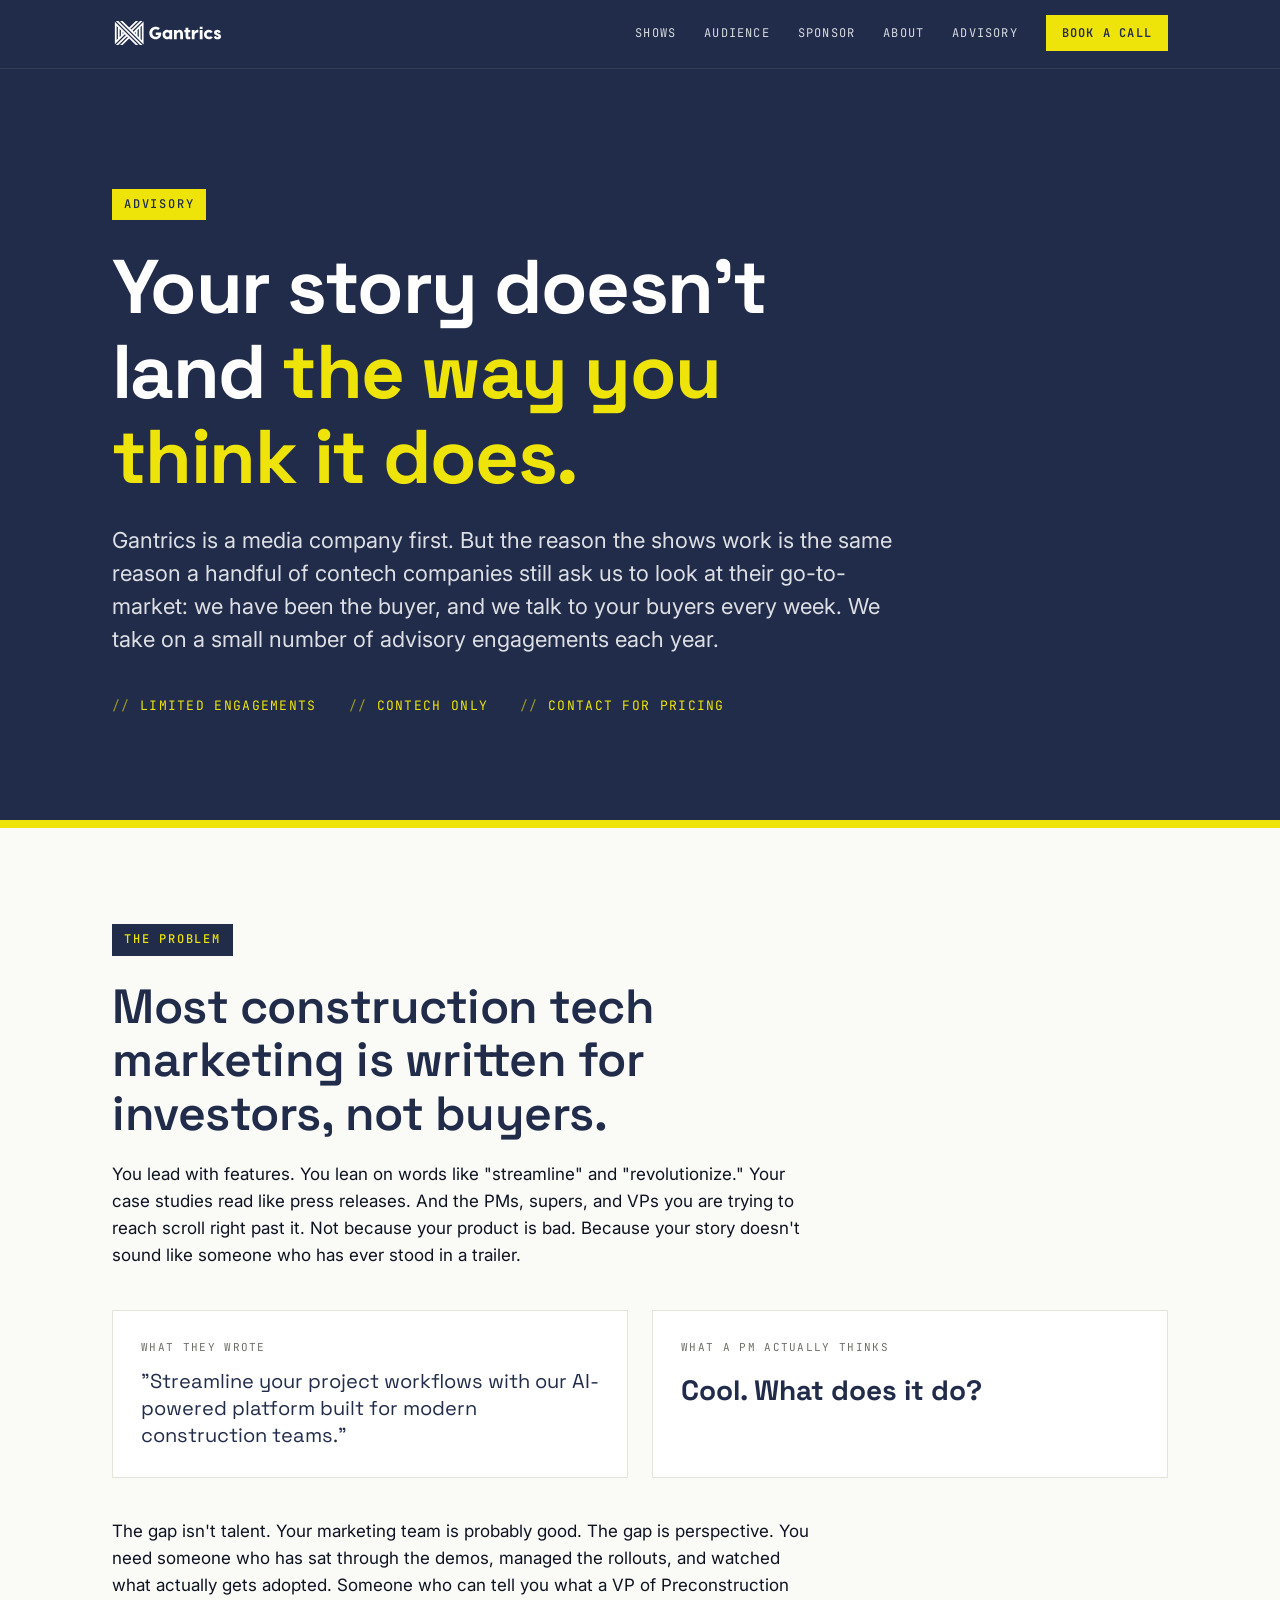
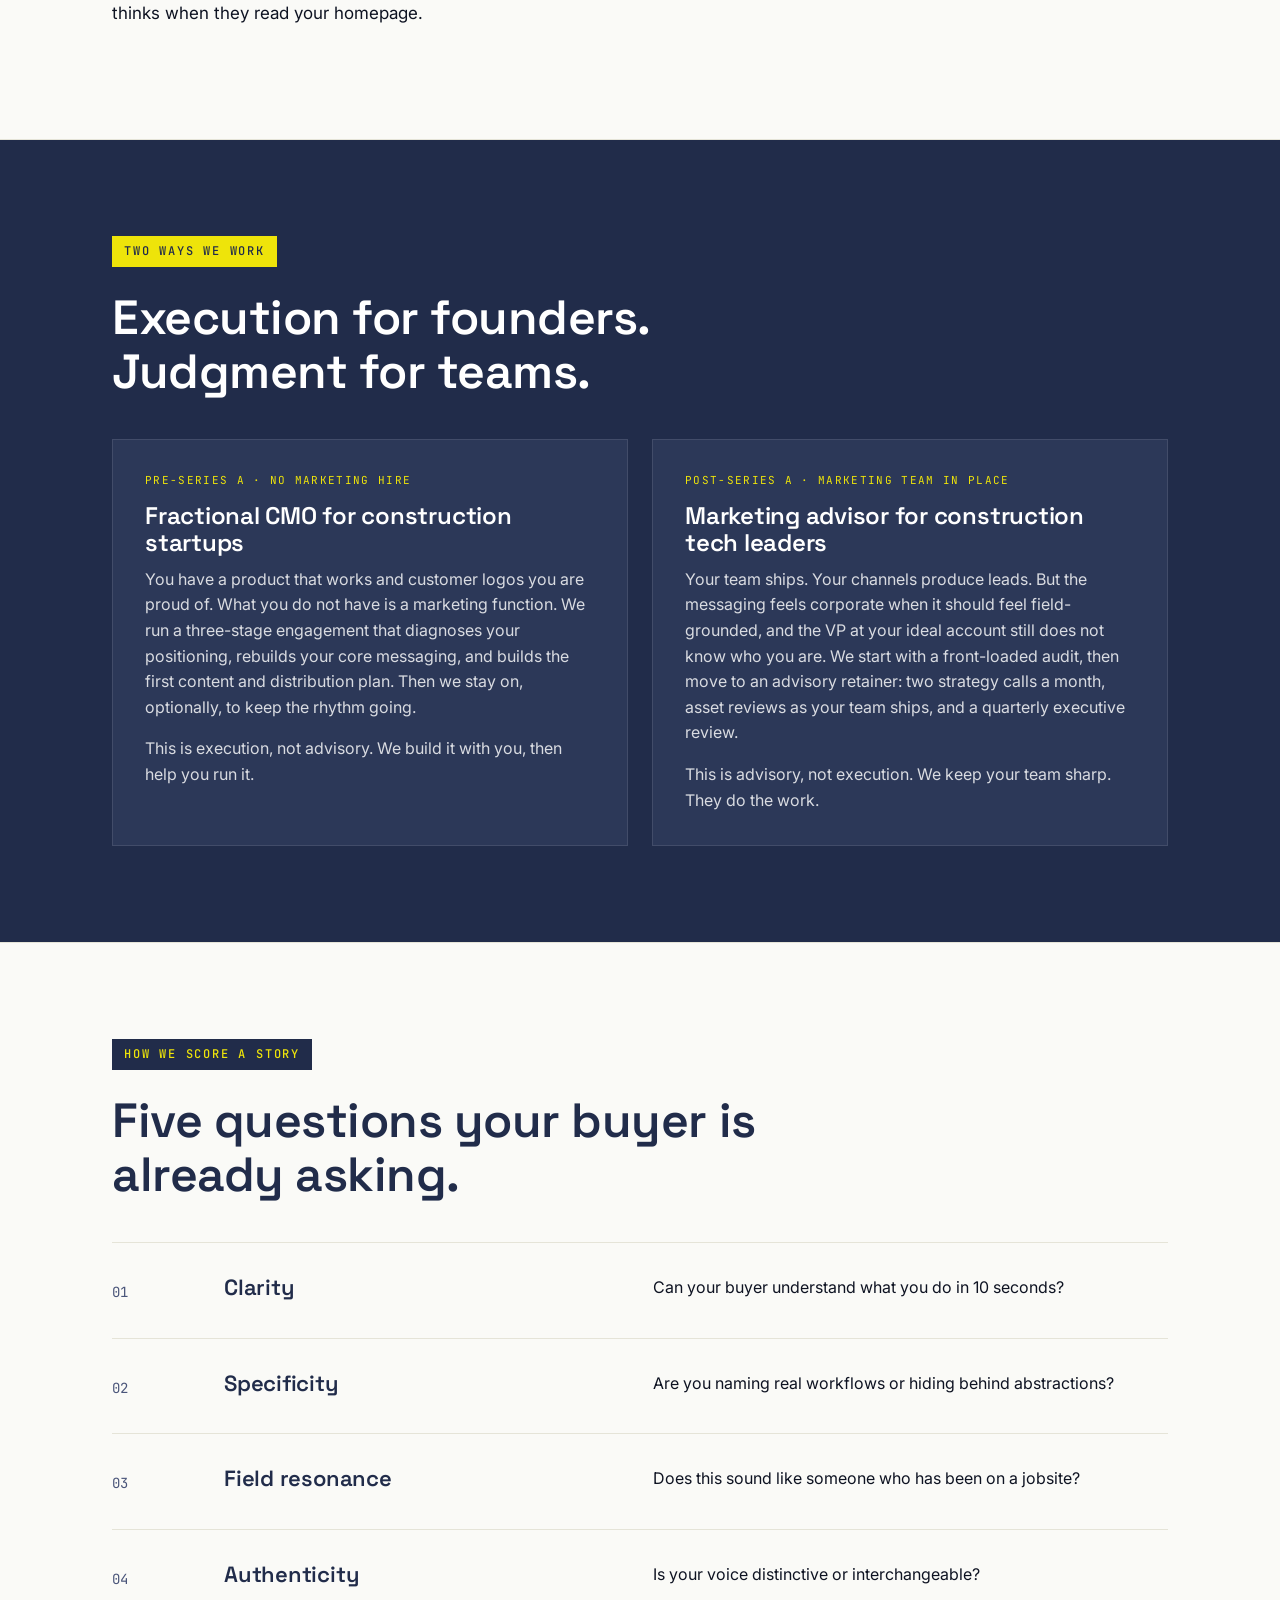
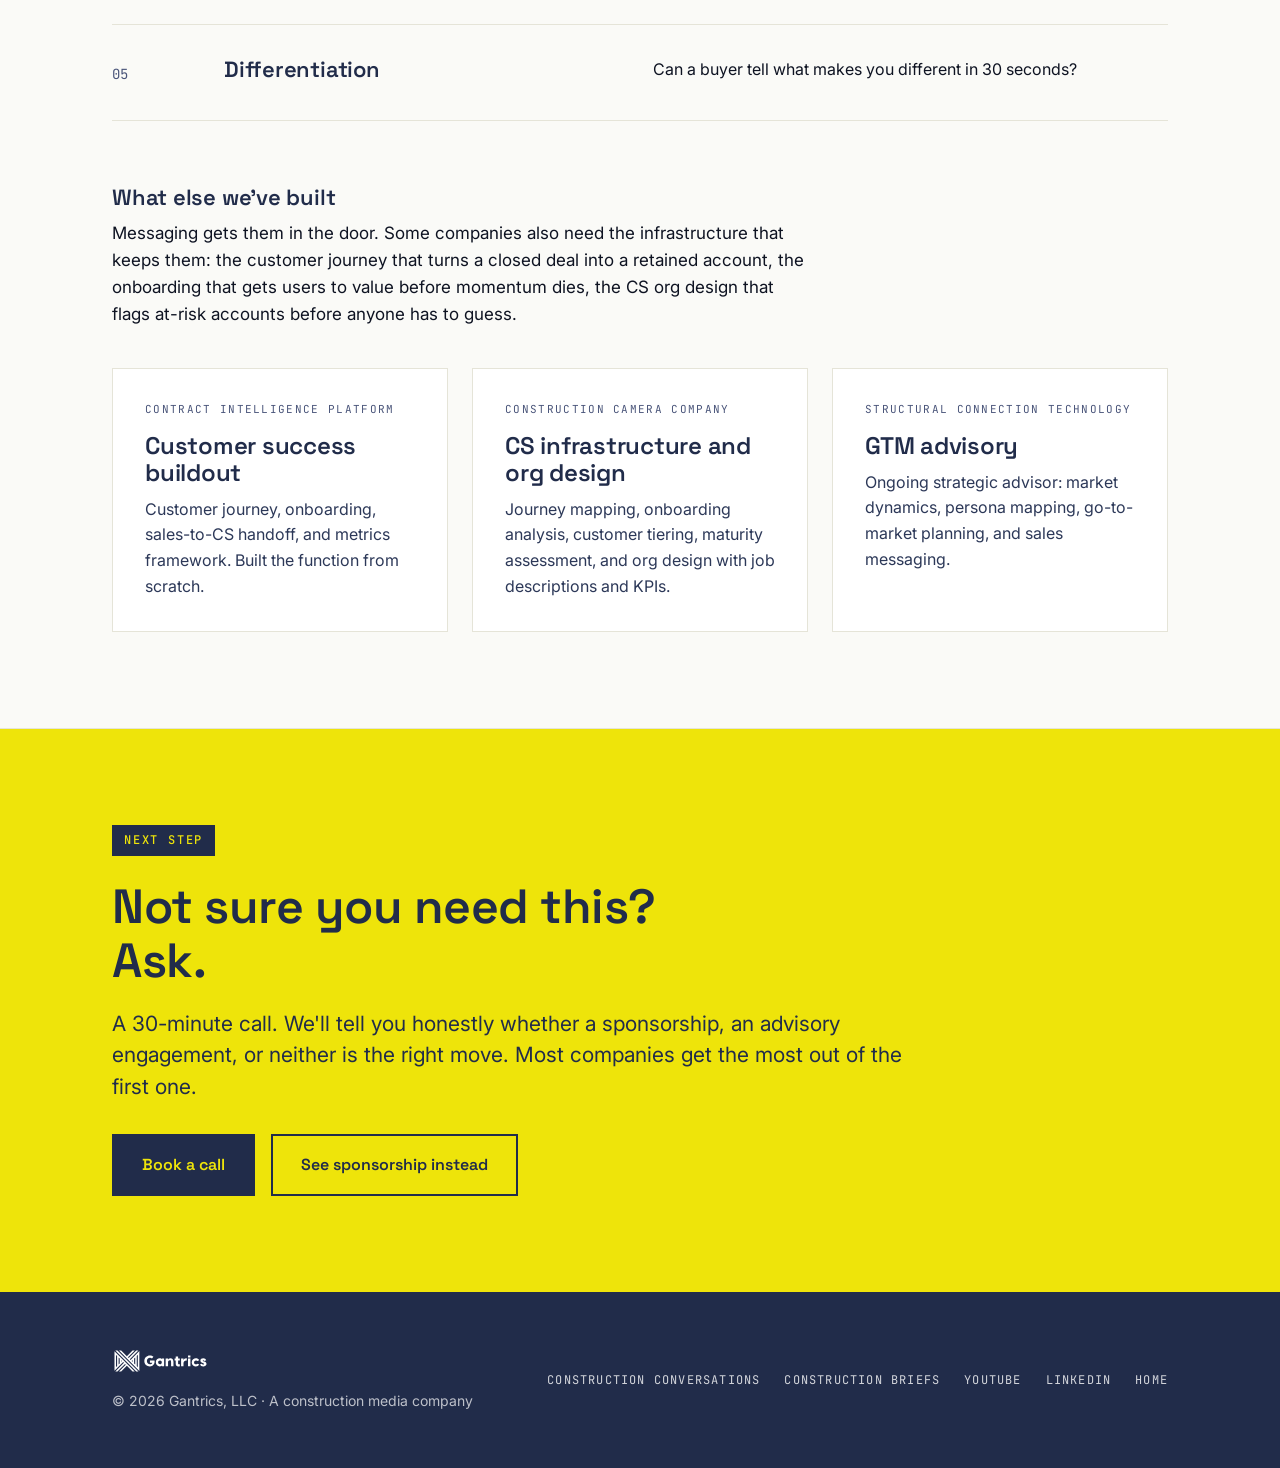
==== site/advisory.html @ 8fec96fa "Gantrics.com rebuild: media-company positioning, sponsorship-first Static site replacing the Lovable" ====
<!DOCTYPE html>
<html lang="en">
<head>
<meta charset="utf-8">
<meta name="viewport" content="width=device-width, initial-scale=1">
<title>Advisory | Gantrics</title>
<meta name="description" content="Limited go-to-market and messaging advisory for construction technology companies, from the team behind Construction Conversations and Construction Briefs.">
<link rel="icon" type="image/png" href="assets/favicon.png">
<link rel="preconnect" href="https://fonts.googleapis.com">
<link rel="preconnect" href="https://fonts.gstatic.com" crossorigin>
<link href="https://fonts.googleapis.com/css2?family=Space+Grotesk:wght@500;600;700&family=Inter:wght@400;500;600&family=JetBrains+Mono:wght@400;500&display=swap" rel="stylesheet">
<link rel="stylesheet" href="assets/site.css">
</head>
<body>

<nav class="nav">
  <div class="container">
    <a class="logo" href="/" aria-label="Gantrics home"><img src="assets/logo-white.svg" alt="Gantrics"></a>
    <button class="nav-toggle" aria-expanded="false" aria-controls="nav-links" onclick="var u=document.getElementById('nav-links');u.classList.toggle('open');this.setAttribute('aria-expanded',u.classList.contains('open'))">Menu</button>
    <ul id="nav-links">
      <li><a href="index.html#shows">Shows</a></li>
      <li><a href="index.html#audience">Audience</a></li>
      <li><a href="index.html#sponsor">Sponsor</a></li>
      <li><a href="index.html#about">About</a></li>
      <li><a href="advisory.html">Advisory</a></li>
      <li><a class="cta" href="https://calendly.com/sdpoppe/30min">Book a call</a></li>
    </ul>
  </div>
</nav>

<header class="hero">
  <div class="container">
    <span class="eyebrow on-dark">Advisory</span>
    <h1>Your story doesn't land <span class="accent">the way you think it does.</span></h1>
    <p class="lede">Gantrics is a media company first. But the reason the shows work is the same reason a handful of contech companies still ask us to look at their go-to-market: we have been the buyer, and we talk to your buyers every week. We take on a small number of advisory engagements each year.</p>
    <div class="meta">
      <span>Limited engagements</span>
      <span>Contech only</span>
      <span>Contact for pricing</span>
    </div>
  </div>
</header>

<section>
  <div class="container">
    <span class="eyebrow">The problem</span>
    <h2>Most construction tech marketing is written for investors, not buyers.</h2>
    <p>You lead with features. You lean on words like "streamline" and "revolutionize." Your case studies read like press releases. And the PMs, supers, and VPs you are trying to reach scroll right past it. Not because your product is bad. Because your story doesn't sound like someone who has ever stood in a trailer.</p>

    <div class="compare">
      <div>
        <div class="label">What they wrote</div>
        <blockquote>"Streamline your project workflows with our AI-powered platform built for modern construction teams."</blockquote>
      </div>
      <div>
        <div class="label">What a PM actually thinks</div>
        <div class="answer">Cool. What does it do?</div>
      </div>
    </div>

    <p>The gap isn't talent. Your marketing team is probably good. The gap is perspective. You need someone who has sat through the demos, managed the rollouts, and watched what actually gets adopted. Someone who can tell you what a VP of Preconstruction thinks when they read your homepage.</p>
  </div>
</section>

<section class="dark">
  <div class="container">
    <span class="eyebrow on-dark">Two ways we work</span>
    <h2>Execution for founders. Judgment for teams.</h2>
    <div class="grid two">
      <article class="card">
        <div class="tag">Pre-Series A · No marketing hire</div>
        <h3>Fractional CMO for construction startups</h3>
        <p>You have a product that works and customer logos you are proud of. What you do not have is a marketing function. We run a three-stage engagement that diagnoses your positioning, rebuilds your core messaging, and builds the first content and distribution plan. Then we stay on, optionally, to keep the rhythm going.</p>
        <p>This is execution, not advisory. We build it with you, then help you run it.</p>
      </article>
      <article class="card">
        <div class="tag">Post-Series A · Marketing team in place</div>
        <h3>Marketing advisor for construction tech leaders</h3>
        <p>Your team ships. Your channels produce leads. But the messaging feels corporate when it should feel field-grounded, and the VP at your ideal account still does not know who you are. We start with a front-loaded audit, then move to an advisory retainer: two strategy calls a month, asset reviews as your team ships, and a quarterly executive review.</p>
        <p>This is advisory, not execution. We keep your team sharp. They do the work.</p>
      </article>
    </div>
  </div>
</section>

<section>
  <div class="container">
    <span class="eyebrow">How we score a story</span>
    <h2>Five questions your buyer is already asking.</h2>
    <div class="rows">
      <div class="row"><div class="num">01</div><div><h3>Clarity</h3></div><p>Can your buyer understand what you do in 10 seconds?</p></div>
      <div class="row"><div class="num">02</div><div><h3>Specificity</h3></div><p>Are you naming real workflows or hiding behind abstractions?</p></div>
      <div class="row"><div class="num">03</div><div><h3>Field resonance</h3></div><p>Does this sound like someone who has been on a jobsite?</p></div>
      <div class="row"><div class="num">04</div><div><h3>Authenticity</h3></div><p>Is your voice distinctive or interchangeable?</p></div>
      <div class="row"><div class="num">05</div><div><h3>Differentiation</h3></div><p>Can a buyer tell what makes you different in 30 seconds?</p></div>
    </div>

    <h3 style="margin-top:64px">What else we've built</h3>
    <p>Messaging gets them in the door. Some companies also need the infrastructure that keeps them: the customer journey that turns a closed deal into a retained account, the onboarding that gets users to value before momentum dies, the CS org design that flags at-risk accounts before anyone has to guess.</p>
    <div class="grid three">
      <article class="card"><div class="tag">Contract intelligence platform</div><h3>Customer success buildout</h3><p>Customer journey, onboarding, sales-to-CS handoff, and metrics framework. Built the function from scratch.</p></article>
      <article class="card"><div class="tag">Construction camera company</div><h3>CS infrastructure and org design</h3><p>Journey mapping, onboarding analysis, customer tiering, maturity assessment, and org design with job descriptions and KPIs.</p></article>
      <article class="card"><div class="tag">Structural connection technology</div><h3>GTM advisory</h3><p>Ongoing strategic advisor: market dynamics, persona mapping, go-to-market planning, and sales messaging.</p></article>
    </div>
  </div>
</section>

<section class="cta-band">
  <div class="container">
    <span class="eyebrow">Next step</span>
    <h2>Not sure you need this? Ask.</h2>
    <p class="lede">A 30-minute call. We'll tell you honestly whether a sponsorship, an advisory engagement, or neither is the right move. Most companies get the most out of the first one.</p>
    <div class="btn-row">
      <a class="btn primary" href="https://calendly.com/sdpoppe/30min">Book a call</a>
      <a class="btn" href="index.html#sponsor">See sponsorship instead</a>
    </div>
  </div>
</section>

<footer>
  <div class="container">
    <div>
      <img src="assets/logo-white.svg" alt="Gantrics">
      <div>© 2026 Gantrics, LLC · A construction media company</div>
    </div>
    <ul>
      <li><a href="https://constructionconversations.com">Construction Conversations</a></li>
      <li><a href="https://constructionbriefs.substack.com">Construction Briefs</a></li>
      <li><a href="https://www.youtube.com/@constructionconversations">YouTube</a></li>
      <li><a href="https://www.linkedin.com/company/gantrics-consulting/">LinkedIn</a></li>
      <li><a href="index.html">Home</a></li>
    </ul>
  </div>
</footer>

</body>
</html>
---- site/assets/site.css ----
:root {
  --navy: #212C4A;
  --navy-90: #2C3858;
  --navy-70: #4A557A;
  --yellow: #EEE40A;
  --yellow-soft: #F8F1B0;
  --white: #FFFFFF;
  --paper: #FAFAF7;
  --ink: #0E1322;
  --rule: #E5E4D8;
  --muted: #6E6F66;
  --display: 'Space Grotesk', system-ui, sans-serif;
  --body: 'Inter', system-ui, sans-serif;
  --mono: 'JetBrains Mono', ui-monospace, monospace;
}
* { box-sizing: border-box; margin: 0; padding: 0; }
html { scroll-behavior: smooth; }
body { font-family: var(--body); color: var(--ink); background: var(--paper); line-height: 1.6; font-size: 17px; -webkit-font-smoothing: antialiased; }
img { max-width: 100%; display: block; }
a { color: var(--navy); }
.container { max-width: 1120px; margin: 0 auto; padding: 0 32px; }
section { padding: 96px 0; border-bottom: 1px solid var(--rule); }
h1, h2, h3 { font-family: var(--display); font-weight: 600; line-height: 1.12; letter-spacing: -0.01em; color: var(--navy); }
h1 { font-size: clamp(40px, 6vw, 76px); font-weight: 700; letter-spacing: -0.02em; }
h2 { font-size: clamp(30px, 3.8vw, 48px); margin-bottom: 20px; max-width: 22ch; }
h3 { font-size: 22px; margin-bottom: 10px; }
p { margin-bottom: 16px; max-width: 64ch; }
p.lede { font-size: 21px; line-height: 1.5; color: var(--navy-90); }
.eyebrow { font-family: var(--mono); font-size: 12px; text-transform: uppercase; letter-spacing: 0.15em; color: var(--yellow); background: var(--navy); display: inline-block; padding: 6px 12px; margin-bottom: 24px; font-weight: 500; }
.eyebrow.on-dark { background: var(--yellow); color: var(--navy); }
.mono { font-family: var(--mono); font-size: 13px; text-transform: uppercase; letter-spacing: 0.1em; }

/* Nav */
.nav { background: var(--navy); color: var(--white); position: sticky; top: 0; z-index: 20; border-bottom: 1px solid rgba(255,255,255,0.08); }
.nav .container { display: flex; align-items: center; justify-content: space-between; height: 68px; }
.nav .logo img { height: 30px; width: auto; }
.nav ul { list-style: none; display: flex; gap: 28px; align-items: center; font-family: var(--mono); font-size: 12px; text-transform: uppercase; letter-spacing: 0.1em; }
.nav a { color: rgba(255,255,255,0.82); text-decoration: none; padding: 6px 0; border-bottom: 2px solid transparent; }
.nav a:hover { color: var(--white); border-bottom-color: var(--yellow); }
.nav a.cta { background: var(--yellow); color: var(--navy); padding: 10px 16px; border-bottom: none; font-weight: 600; }
.nav a.cta:hover { background: var(--white); }
.nav-toggle { display: none; background: none; border: 1px solid rgba(255,255,255,0.3); color: #fff; font-family: var(--mono); font-size: 12px; padding: 8px 12px; cursor: pointer; }

/* Buttons */
.btn { display: inline-block; font-family: var(--display); font-weight: 600; font-size: 16px; text-decoration: none; padding: 16px 28px; border: 2px solid var(--navy); color: var(--navy); background: transparent; }
.btn.primary { background: var(--yellow); border-color: var(--yellow); color: var(--navy); }
.btn.primary:hover { background: var(--navy); border-color: var(--navy); color: var(--white); }
.btn:hover { background: var(--navy); color: var(--white); }
.btn.on-dark { border-color: rgba(255,255,255,0.5); color: var(--white); }
.btn.on-dark:hover { background: var(--white); color: var(--navy); border-color: var(--white); }
.btn-row { display: flex; gap: 16px; flex-wrap: wrap; margin-top: 32px; }

/* Hero */
.hero { background: var(--navy); color: var(--white); padding: 120px 0 104px; border-bottom: 8px solid var(--yellow); }
.hero h1 { color: var(--white); max-width: 16ch; }
.hero h1 .accent { color: var(--yellow); }
.hero p.lede { color: rgba(255,255,255,0.85); font-size: 22px; max-width: 56ch; margin-top: 24px; }
.hero .meta { display: flex; gap: 12px 32px; flex-wrap: wrap; font-family: var(--mono); font-size: 13px; color: var(--yellow); text-transform: uppercase; letter-spacing: 0.1em; margin-top: 40px; }
.hero .meta span::before { content: "// "; opacity: 0.6; }

/* Dark section */
.dark { background: var(--navy); color: var(--white); }
.dark h2, .dark h3 { color: var(--white); }
.dark p { color: rgba(255,255,255,0.85); }
.dark .statement { border-left-color: var(--yellow); background: var(--navy-90); }
.dark .statement p { color: var(--white); }

/* Statement block */
.statement { background: var(--white); border-left: 6px solid var(--yellow); padding: 28px 36px; margin: 32px 0; }
.statement p { font-size: 20px; line-height: 1.5; color: var(--navy); margin: 0; max-width: none; }

/* Grids */
.grid { display: grid; gap: 24px; margin-top: 40px; }
.grid.two { grid-template-columns: repeat(2, 1fr); }
.grid.three { grid-template-columns: repeat(auto-fit, minmax(280px, 1fr)); }
.card { background: var(--white); border: 1px solid var(--rule); padding: 32px; display: flex; flex-direction: column; }
.card .tag { font-family: var(--mono); font-size: 11px; text-transform: uppercase; letter-spacing: 0.12em; color: var(--navy-70); margin-bottom: 14px; }
.card h3 { font-size: 24px; }
.card p { font-size: 16px; color: var(--navy-90); }
.card p:last-child { margin-bottom: 0; }
.card .link { margin-top: auto; padding-top: 16px; font-family: var(--mono); font-size: 12px; text-transform: uppercase; letter-spacing: 0.1em; text-decoration: none; color: var(--navy); border-bottom: 2px solid var(--yellow); align-self: flex-start; }
.card .link:hover { border-bottom-color: var(--navy); }
.card.feature { border-top: 6px solid var(--yellow); position: relative; }
.card.has-logo .tag, .card.has-logo h3, .card.has-logo p { padding-right: 96px; }
.show-logo { position: absolute; top: 28px; right: 28px; width: 80px; height: auto; }
@media (max-width: 500px) { .show-logo { width: 56px; } .card.has-logo .tag, .card.has-logo h3, .card.has-logo p { padding-right: 64px; } }
.dark .card { background: var(--navy-90); border-color: rgba(255,255,255,0.1); }
.dark .card h3 { color: var(--white); }
.dark .card p { color: rgba(255,255,255,0.82); }
.dark .card .tag { color: var(--yellow); }
.dark .card .link { color: var(--white); }

/* Numbered list rows */
.rows { margin-top: 40px; border-top: 1px solid var(--rule); }
.row { display: grid; grid-template-columns: 80px 1fr 1.3fr; gap: 32px; padding: 32px 0; border-bottom: 1px solid var(--rule); align-items: start; }
.row .num { font-family: var(--mono); font-size: 14px; color: var(--navy-70); padding-top: 6px; }
.row h3 { margin-bottom: 6px; }
.row .sub { font-family: var(--mono); font-size: 12px; text-transform: uppercase; letter-spacing: 0.1em; color: var(--muted); }
.row p { margin-bottom: 0; font-size: 16px; }
.dark .rows, .dark .row { border-color: rgba(255,255,255,0.12); }
.dark .row .num { color: var(--yellow); }
.dark .row .sub { color: rgba(255,255,255,0.55); }

/* Stats */
.stats { display: grid; grid-template-columns: repeat(auto-fit, minmax(200px, 1fr)); gap: 24px; margin-top: 40px; }
.stat { border-top: 4px solid var(--yellow); padding-top: 16px; }
.stat .big { font-family: var(--display); font-weight: 700; font-size: 48px; line-height: 1; color: var(--navy); }
.stat .label { font-family: var(--mono); font-size: 12px; text-transform: uppercase; letter-spacing: 0.1em; color: var(--muted); margin-top: 10px; }
.dark .stat .big { color: var(--white); }
.dark .stat .label { color: rgba(255,255,255,0.6); }
.footnote { font-size: 13px; color: var(--muted); margin-top: 16px; }

/* Compare */
.compare { display: grid; grid-template-columns: 1fr 1fr; gap: 24px; margin: 40px 0; }
.compare > div { padding: 28px; border: 1px solid var(--rule); background: var(--white); }
.compare .label { font-family: var(--mono); font-size: 11px; text-transform: uppercase; letter-spacing: 0.12em; color: var(--muted); margin-bottom: 12px; }
.compare blockquote { font-family: var(--display); font-size: 20px; color: var(--navy); line-height: 1.35; }
.compare .answer { font-family: var(--display); font-size: 28px; font-weight: 700; color: var(--navy); }

/* Sponsor strip */
.sponsors { margin-top: 48px; padding: 32px; background: var(--white); border: 1px solid var(--rule); }
.sponsors-label { font-family: var(--mono); font-size: 11px; text-transform: uppercase; letter-spacing: 0.12em; color: var(--muted); margin-bottom: 24px; }
.sponsors-label .renewal { color: var(--navy); font-weight: 500; }
.sponsor-logos { display: grid; grid-template-columns: repeat(5, 1fr); gap: 24px; align-items: center; }
.sponsor-logos a { display: flex; align-items: center; justify-content: center; height: 72px; }
.sponsor-logos img { max-height: 40px; max-width: 85%; width: auto; height: auto; object-fit: contain; filter: grayscale(1); opacity: 0.8; transition: all .2s; }
.sponsor-logos img.tall { max-height: 64px; }
.sponsor-logos a:hover img { filter: none; opacity: 1; }
@media (max-width: 900px) { .sponsor-logos { grid-template-columns: repeat(3, 1fr); } }
@media (max-width: 600px) { .sponsor-logos { grid-template-columns: repeat(2, 1fr); } }

/* About */
.about { display: grid; grid-template-columns: 320px 1fr; gap: 64px; align-items: start; }
.about img { width: 100%; aspect-ratio: 4/5; object-fit: cover; border-bottom: 8px solid var(--yellow); }
.about .caption { font-family: var(--mono); font-size: 12px; text-transform: uppercase; letter-spacing: 0.1em; color: var(--muted); margin-top: 12px; }

/* Final CTA */
.cta-band { background: var(--yellow); color: var(--navy); padding: 96px 0; border-bottom: none; }
.cta-band h2 { color: var(--navy); max-width: 20ch; }
.cta-band p { color: var(--navy); }
.cta-band .btn { border-color: var(--navy); color: var(--navy); }
.cta-band .btn.primary { background: var(--navy); color: var(--yellow); }
.cta-band .btn.primary:hover { background: var(--ink); }

/* Footer */
footer { background: var(--navy); color: rgba(255,255,255,0.7); padding: 56px 0; font-size: 14px; }
footer .container { display: grid; grid-template-columns: 1fr auto; gap: 32px; align-items: center; }
footer img { height: 26px; width: auto; margin-bottom: 16px; }
footer ul { list-style: none; display: flex; gap: 24px; flex-wrap: wrap; font-family: var(--mono); font-size: 12px; text-transform: uppercase; letter-spacing: 0.1em; }
footer a { color: rgba(255,255,255,0.8); text-decoration: none; }
footer a:hover { color: var(--yellow); }

@media (max-width: 860px) {
  section { padding: 72px 0; }
  .hero { padding: 88px 0 72px; }
  .nav ul { display: none; position: absolute; left: 0; right: 0; top: 68px; background: var(--navy); flex-direction: column; gap: 0; padding: 16px 32px 24px; border-bottom: 1px solid rgba(255,255,255,0.1); }
  .nav ul.open { display: flex; }
  .nav ul li { padding: 10px 0; }
  .nav-toggle { display: block; }
  .row { grid-template-columns: 1fr; gap: 8px; }
  .compare { grid-template-columns: 1fr; }
  .about { grid-template-columns: 1fr; gap: 32px; }
  .grid.two { grid-template-columns: 1fr; }
  .about img { max-width: 320px; }
  footer .container { grid-template-columns: 1fr; }
}

.hero p.lede strong { color: var(--white); font-weight: 600; }

.dark .statement a { color: var(--yellow); }

/* Pull quote */
.pull { margin: 40px 0 0; padding: 40px 48px; background: var(--navy); color: var(--white); border-left: 8px solid var(--yellow); }
.pull p { font-family: var(--display); font-size: clamp(20px, 2.2vw, 26px); line-height: 1.4; color: var(--white); max-width: 52ch; margin-bottom: 20px; }
.pull cite { font-style: normal; font-family: var(--mono); font-size: 12px; text-transform: uppercase; letter-spacing: 0.12em; color: var(--yellow); }
@media (max-width: 860px) { .pull { padding: 28px 24px; } }
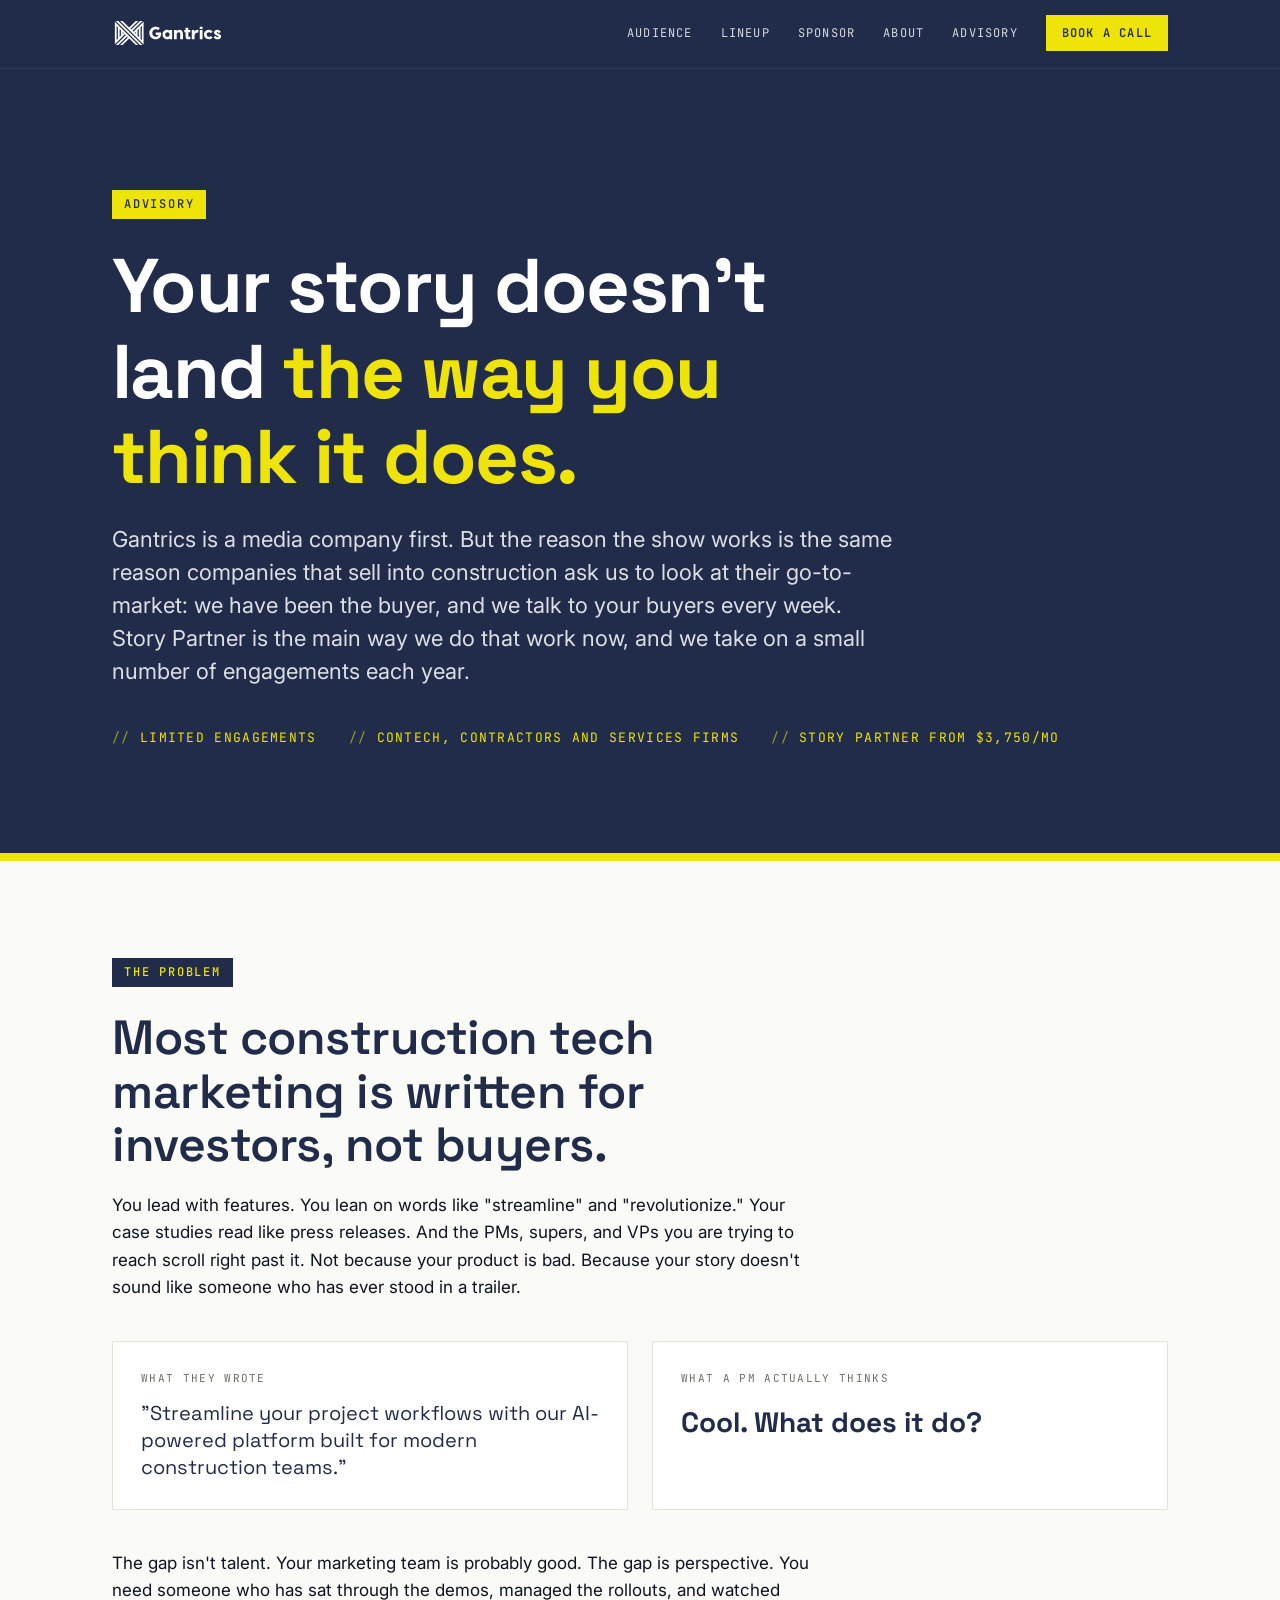
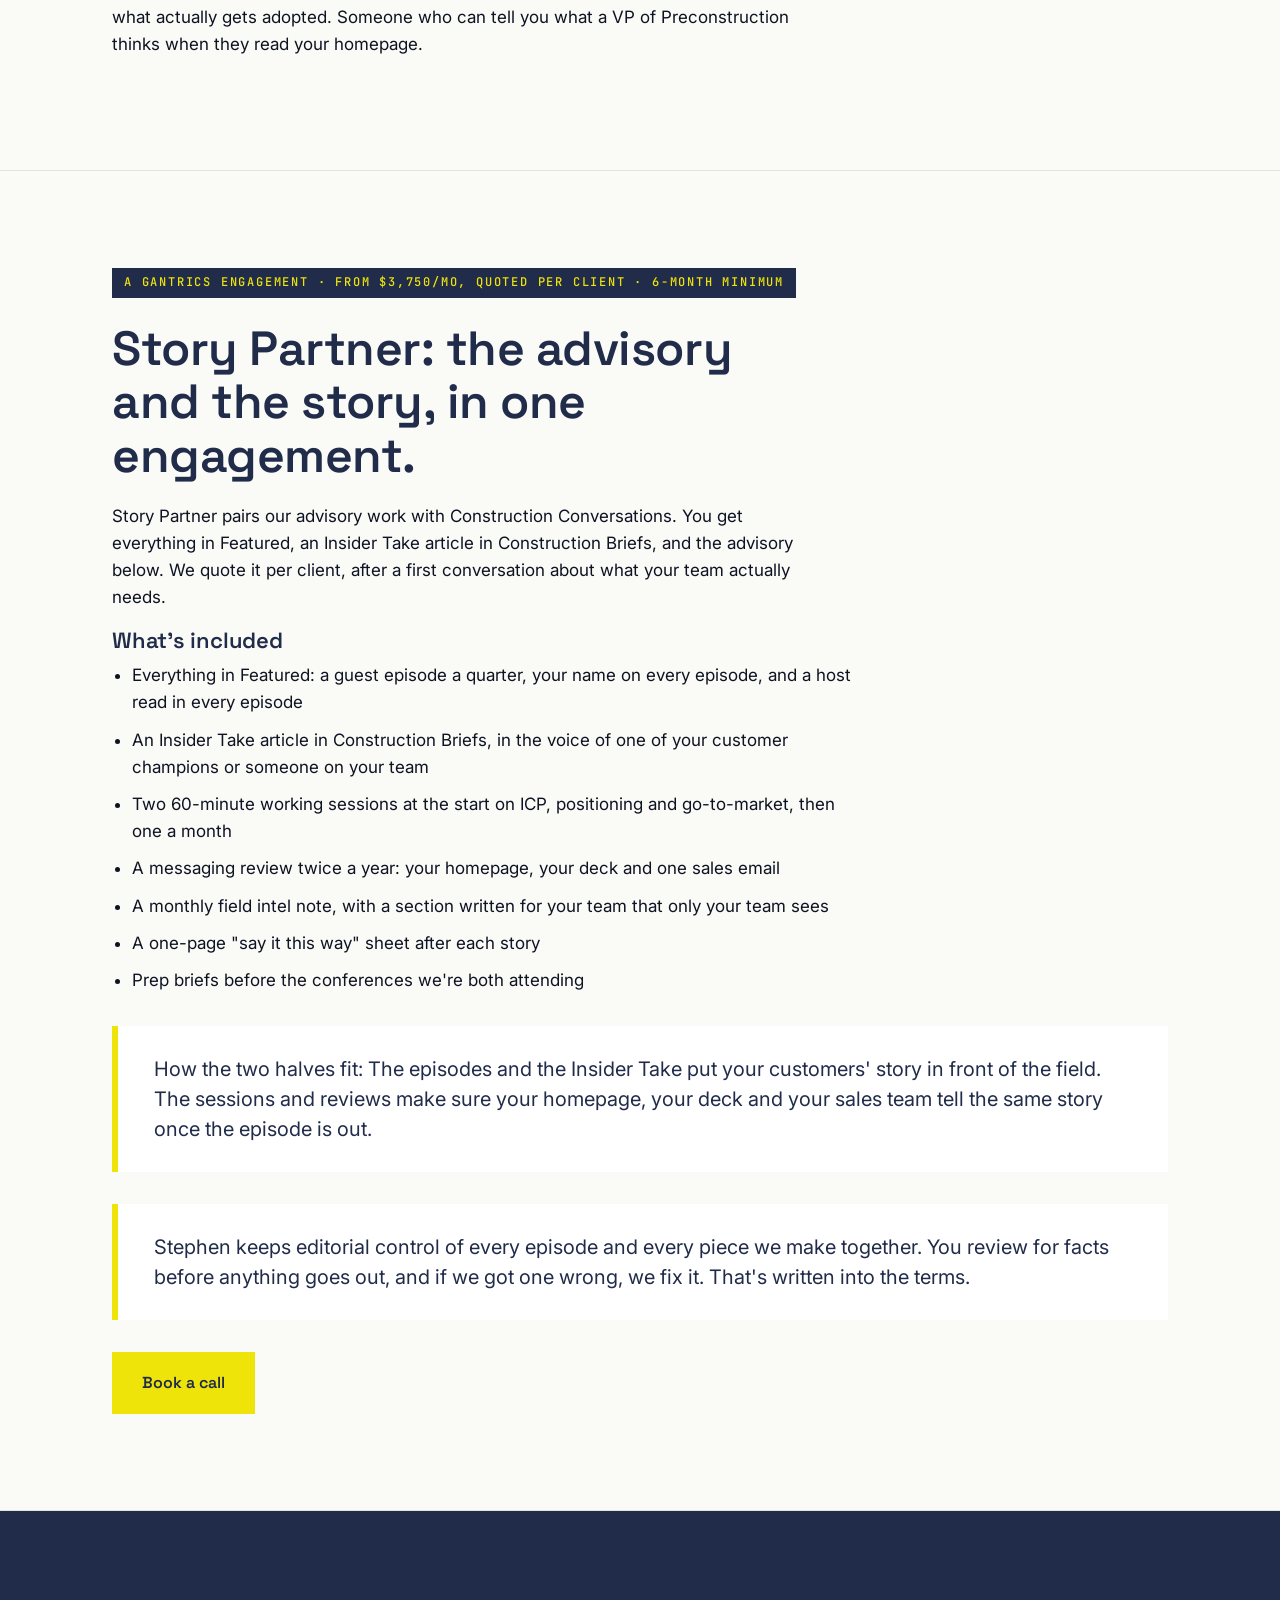
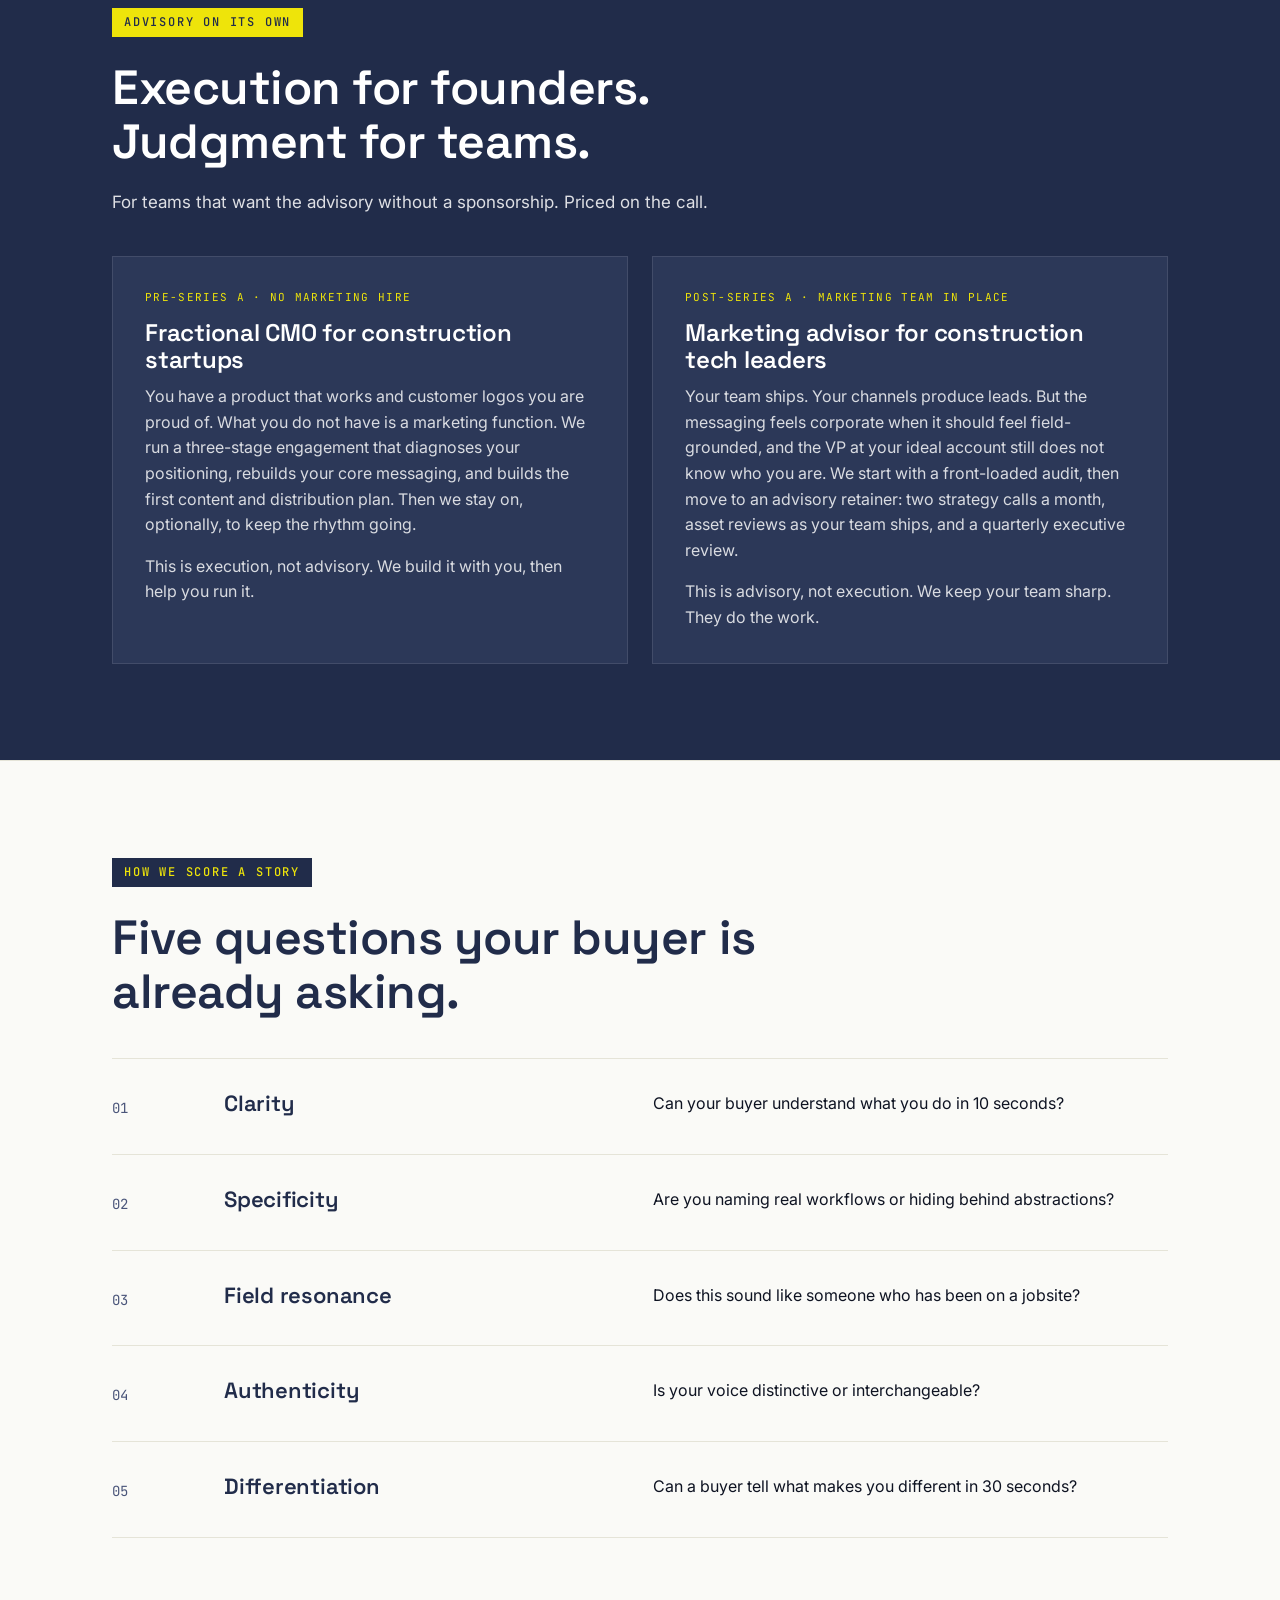
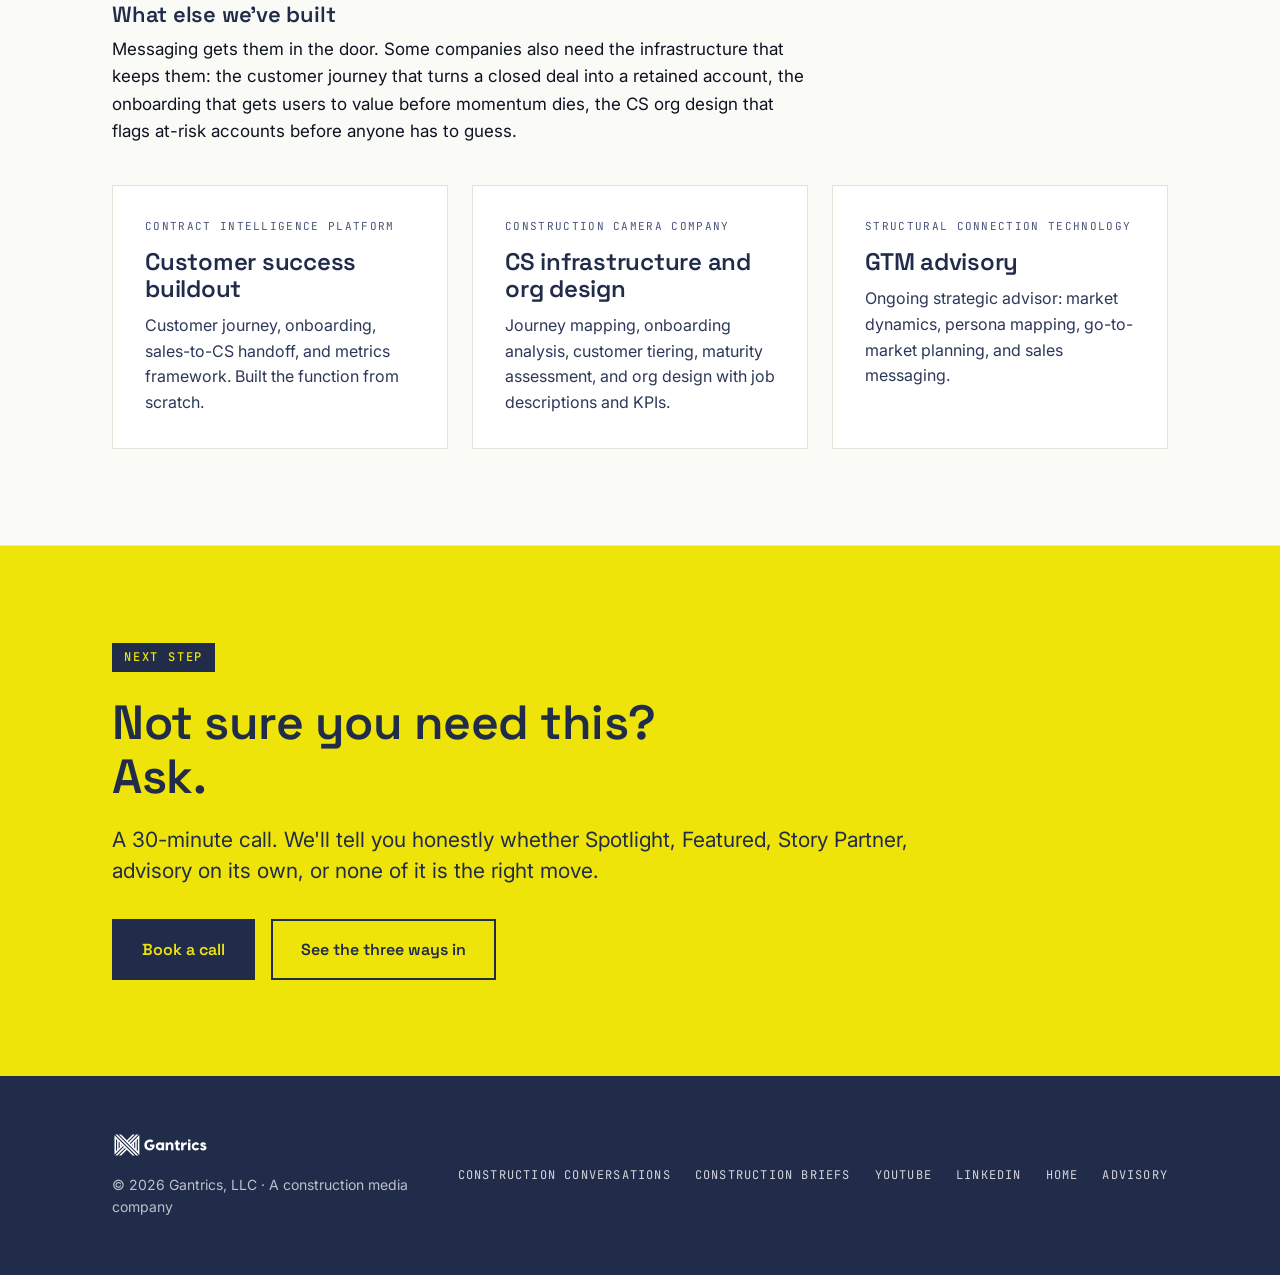
==== commit 9ca78e8e: "Apply the Spotlight, Featured, and Story Partner site copy. Replace the home sponsorship block and a" ====
--- a/site/advisory.html
+++ b/site/advisory.html
@@ -4,12 +4,16 @@
 <meta charset="utf-8">
 <meta name="viewport" content="width=device-width, initial-scale=1">
 <title>Advisory | Gantrics</title>
-<meta name="description" content="Limited go-to-market and messaging advisory for construction technology companies, from the team behind Construction Conversations and Construction Briefs.">
+<meta name="description" content="Go-to-market and messaging advisory from the team behind Construction Conversations and Construction Briefs, on its own or as part of a Story Partner engagement.">
 <link rel="icon" type="image/png" href="assets/favicon.png">
 <link rel="preconnect" href="https://fonts.googleapis.com">
 <link rel="preconnect" href="https://fonts.gstatic.com" crossorigin>
 <link href="https://fonts.googleapis.com/css2?family=Space+Grotesk:wght@500;600;700&family=Inter:wght@400;500;600&family=JetBrains+Mono:wght@400;500&display=swap" rel="stylesheet">
 <link rel="stylesheet" href="assets/site.css">
+<meta property="og:image" content="https://gantrics.com/assets/og.png">
+<meta property="og:image:width" content="1200">
+<meta property="og:image:height" content="627">
+<meta name="twitter:card" content="summary_large_image">
 </head>
 <body>
 
@@ -18,11 +22,11 @@
     <a class="logo" href="/" aria-label="Gantrics home"><img src="assets/logo-white.svg" alt="Gantrics"></a>
     <button class="nav-toggle" aria-expanded="false" aria-controls="nav-links" onclick="var u=document.getElementById('nav-links');u.classList.toggle('open');this.setAttribute('aria-expanded',u.classList.contains('open'))">Menu</button>
     <ul id="nav-links">
-      <li><a href="index.html#shows">Shows</a></li>
-      <li><a href="index.html#audience">Audience</a></li>
-      <li><a href="index.html#sponsor">Sponsor</a></li>
-      <li><a href="index.html#about">About</a></li>
-      <li><a href="advisory.html">Advisory</a></li>
+      <li><a href="/#audience">Audience</a></li>
+      <li><a href="/#shows">Lineup</a></li>
+      <li><a href="/#sponsor">Sponsor</a></li>
+      <li><a href="/#about">About</a></li>
+      <li><a href="/advisory.html">Advisory</a></li>
       <li><a class="cta" href="https://calendly.com/sdpoppe/30min">Book a call</a></li>
     </ul>
   </div>
@@ -32,11 +36,11 @@
   <div class="container">
     <span class="eyebrow on-dark">Advisory</span>
     <h1>Your story doesn't land <span class="accent">the way you think it does.</span></h1>
-    <p class="lede">Gantrics is a media company first. But the reason the shows work is the same reason a handful of contech companies still ask us to look at their go-to-market: we have been the buyer, and we talk to your buyers every week. We take on a small number of advisory engagements each year.</p>
+    <p class="lede">Gantrics is a media company first. But the reason the show works is the same reason companies that sell into construction ask us to look at their go-to-market: we have been the buyer, and we talk to your buyers every week. Story Partner is the main way we do that work now, and we take on a small number of engagements each year.</p>
     <div class="meta">
       <span>Limited engagements</span>
-      <span>Contech only</span>
-      <span>Contact for pricing</span>
+      <span>Contech, contractors and services firms</span>
+      <span>Story Partner from $3,750/mo</span>
     </div>
   </div>
 </header>
@@ -62,10 +66,38 @@
   </div>
 </section>
 
+<section id="story-partner">
+  <div class="container">
+    <span class="eyebrow">A Gantrics engagement · From $3,750/mo, quoted per client · 6-month minimum</span>
+    <h2>Story Partner: the advisory and the story, in one engagement.</h2>
+    <p>Story Partner pairs our advisory work with Construction Conversations. You get everything in Featured, an Insider Take article in Construction Briefs, and the advisory below. We quote it per client, after a first conversation about what your team actually needs.</p>
+    <h3>What's included</h3>
+    <ul class="included">
+      <li>Everything in Featured: a guest episode a quarter, your name on every episode, and a host read in every episode</li>
+      <li>An Insider Take article in Construction Briefs, in the voice of one of your customer champions or someone on your team</li>
+      <li>Two 60-minute working sessions at the start on ICP, positioning and go-to-market, then one a month</li>
+      <li>A messaging review twice a year: your homepage, your deck and one sales email</li>
+      <li>A monthly field intel note, with a section written for your team that only your team sees</li>
+      <li>A one-page "say it this way" sheet after each story</li>
+      <li>Prep briefs before the conferences we're both attending</li>
+    </ul>
+    <div class="statement">
+      <p>How the two halves fit: The episodes and the Insider Take put your customers' story in front of the field. The sessions and reviews make sure your homepage, your deck and your sales team tell the same story once the episode is out.</p>
+    </div>
+    <div class="statement">
+      <p>Stephen keeps editorial control of every episode and every piece we make together. You review for facts before anything goes out, and if we got one wrong, we fix it. That's written into the terms.</p>
+    </div>
+    <div class="btn-row">
+      <a class="btn primary" href="https://calendly.com/sdpoppe/30min">Book a call</a>
+    </div>
+  </div>
+</section>
+
 <section class="dark">
   <div class="container">
-    <span class="eyebrow on-dark">Two ways we work</span>
+    <span class="eyebrow on-dark">Advisory on its own</span>
     <h2>Execution for founders. Judgment for teams.</h2>
+    <p>For teams that want the advisory without a sponsorship. Priced on the call.</p>
     <div class="grid two">
       <article class="card">
         <div class="tag">Pre-Series A · No marketing hire</div>
@@ -109,10 +141,10 @@
   <div class="container">
     <span class="eyebrow">Next step</span>
     <h2>Not sure you need this? Ask.</h2>
-    <p class="lede">A 30-minute call. We'll tell you honestly whether a sponsorship, an advisory engagement, or neither is the right move. Most companies get the most out of the first one.</p>
+    <p class="lede">A 30-minute call. We'll tell you honestly whether Spotlight, Featured, Story Partner, advisory on its own, or none of it is the right move.</p>
     <div class="btn-row">
       <a class="btn primary" href="https://calendly.com/sdpoppe/30min">Book a call</a>
-      <a class="btn" href="index.html#sponsor">See sponsorship instead</a>
+      <a class="btn" href="/#sponsor">See the three ways in</a>
     </div>
   </div>
 </section>
@@ -128,7 +160,8 @@
       <li><a href="https://constructionbriefs.substack.com">Construction Briefs</a></li>
       <li><a href="https://www.youtube.com/@constructionconversations">YouTube</a></li>
       <li><a href="https://www.linkedin.com/company/gantrics-consulting/">LinkedIn</a></li>
-      <li><a href="index.html">Home</a></li>
+      <li><a href="/">Home</a></li>
+      <li><a href="/advisory.html">Advisory</a></li>
     </ul>
   </div>
 </footer>
--- a/site/assets/site.css
+++ b/site/assets/site.css
@@ -17,16 +17,16 @@
 html { scroll-behavior: smooth; }
 body { font-family: var(--body); color: var(--ink); background: var(--paper); line-height: 1.6; font-size: 17px; -webkit-font-smoothing: antialiased; }
 img { max-width: 100%; display: block; }
-a { color: var(--navy); }
+a { color: var(--navy); overflow-wrap: break-word; }
 .container { max-width: 1120px; margin: 0 auto; padding: 0 32px; }
 section { padding: 96px 0; border-bottom: 1px solid var(--rule); }
 h1, h2, h3 { font-family: var(--display); font-weight: 600; line-height: 1.12; letter-spacing: -0.01em; color: var(--navy); }
 h1 { font-size: clamp(40px, 6vw, 76px); font-weight: 700; letter-spacing: -0.02em; }
 h2 { font-size: clamp(30px, 3.8vw, 48px); margin-bottom: 20px; max-width: 22ch; }
 h3 { font-size: 22px; margin-bottom: 10px; }
-p { margin-bottom: 16px; max-width: 64ch; }
+p { margin-bottom: 16px; max-width: 64ch; overflow-wrap: break-word; }
 p.lede { font-size: 21px; line-height: 1.5; color: var(--navy-90); }
-.eyebrow { font-family: var(--mono); font-size: 12px; text-transform: uppercase; letter-spacing: 0.15em; color: var(--yellow); background: var(--navy); display: inline-block; padding: 6px 12px; margin-bottom: 24px; font-weight: 500; }
+.eyebrow { font-family: var(--mono); font-size: 12px; text-transform: uppercase; letter-spacing: 0.15em; color: var(--yellow); background: var(--navy); display: inline-block; padding: 6px 12px; margin-bottom: 24px; font-weight: 500; max-width: 100%; line-height: 1.45; }
 .eyebrow.on-dark { background: var(--yellow); color: var(--navy); }
 .mono { font-family: var(--mono); font-size: 13px; text-transform: uppercase; letter-spacing: 0.1em; }
 
@@ -78,9 +78,20 @@
 .card h3 { font-size: 24px; }
 .card p { font-size: 16px; color: var(--navy-90); }
 .card p:last-child { margin-bottom: 0; }
+.card ul { margin: 0; padding-left: 1.15em; }
+.card ul li { margin: 0 0 8px; font-size: 16px; line-height: 1.5; color: var(--navy-90); }
+.card ul li:last-child { margin-bottom: 0; }
+.card ul a { color: var(--navy); }
+ul.included { margin: 8px 0 8px; padding-left: 1.2em; max-width: 68ch; }
+ul.included li { margin: 0 0 10px; }
 .card .link { margin-top: auto; padding-top: 16px; font-family: var(--mono); font-size: 12px; text-transform: uppercase; letter-spacing: 0.1em; text-decoration: none; color: var(--navy); border-bottom: 2px solid var(--yellow); align-self: flex-start; }
 .card .link:hover { border-bottom-color: var(--navy); }
 .card.feature { border-top: 6px solid var(--yellow); position: relative; }
+.card.wide { grid-column: 1 / -1; }
+.card p.price { font-family: var(--display); font-weight: 700; font-size: clamp(22px, 2.4vw, 32px); line-height: 1.15; letter-spacing: -0.02em; color: var(--navy); margin: 2px 0 12px; max-width: none; }
+.card.standalone { margin-top: 24px; }
+.tier-note { margin: 28px 0 0; max-width: 62ch; color: var(--navy); font-size: 18px; }
+.dark .card p.price { color: var(--white); }
 .card.has-logo .tag, .card.has-logo h3, .card.has-logo p { padding-right: 96px; }
 .show-logo { position: absolute; top: 28px; right: 28px; width: 80px; height: auto; }
 @media (max-width: 500px) { .show-logo { width: 56px; } .card.has-logo .tag, .card.has-logo h3, .card.has-logo p { padding-right: 64px; } }
@@ -104,8 +115,8 @@
 /* Stats */
 .stats { display: grid; grid-template-columns: repeat(auto-fit, minmax(200px, 1fr)); gap: 24px; margin-top: 40px; }
 .stat { border-top: 4px solid var(--yellow); padding-top: 16px; }
-.stat .big { font-family: var(--display); font-weight: 700; font-size: 48px; line-height: 1; color: var(--navy); }
-.stat .label { font-family: var(--mono); font-size: 12px; text-transform: uppercase; letter-spacing: 0.1em; color: var(--muted); margin-top: 10px; }
+.stat .big { font-family: var(--display); font-weight: 700; font-size: clamp(30px, 3.2vw, 44px); line-height: 1.05; color: var(--navy); }
+.stat .label { font-family: var(--body); font-size: 15px; text-transform: none; letter-spacing: 0; line-height: 1.45; color: var(--navy-90); margin-top: 10px; }
 .dark .stat .big { color: var(--white); }
 .dark .stat .label { color: rgba(255,255,255,0.6); }
 .footnote { font-size: 13px; color: var(--muted); margin-top: 16px; }
@@ -121,13 +132,22 @@
 .sponsors { margin-top: 48px; padding: 32px; background: var(--white); border: 1px solid var(--rule); }
 .sponsors-label { font-family: var(--mono); font-size: 11px; text-transform: uppercase; letter-spacing: 0.12em; color: var(--muted); margin-bottom: 24px; }
 .sponsors-label .renewal { color: var(--navy); font-weight: 500; }
-.sponsor-logos { display: grid; grid-template-columns: repeat(5, 1fr); gap: 24px; align-items: center; }
+.sponsor-logos { display: grid; grid-template-columns: repeat(4, 1fr); gap: 24px; align-items: center; }
 .sponsor-logos a { display: flex; align-items: center; justify-content: center; height: 72px; }
 .sponsor-logos img { max-height: 40px; max-width: 85%; width: auto; height: auto; object-fit: contain; filter: grayscale(1); opacity: 0.8; transition: all .2s; }
 .sponsor-logos img.tall { max-height: 64px; }
 .sponsor-logos a:hover img { filter: none; opacity: 1; }
-@media (max-width: 900px) { .sponsor-logos { grid-template-columns: repeat(3, 1fr); } }
-@media (max-width: 600px) { .sponsor-logos { grid-template-columns: repeat(2, 1fr); } }
+.prev-sponsor { margin-top: 28px; }
+.prev-sponsor .sponsors-label { margin-bottom: 12px; }
+.prev-sponsor a { display: inline-flex; align-items: center; height: 48px; }
+.prev-sponsor img,
+.prev-sponsor img.tall { max-height: 34px; width: auto; height: auto; filter: grayscale(1); opacity: 0.75; transition: all .2s; }
+.prev-sponsor a:hover img { filter: none; opacity: 1; }
+@media (max-width: 900px) { .sponsor-logos { grid-template-columns: repeat(2, 1fr); } }
+@media (max-width: 600px) {
+  .sponsor-logos { grid-template-columns: repeat(2, 1fr); }
+  .prev-sponsor img, .prev-sponsor img.tall { max-height: 26px; }
+}
 
 /* About */
 .about { display: grid; grid-template-columns: 320px 1fr; gap: 64px; align-items: start; }
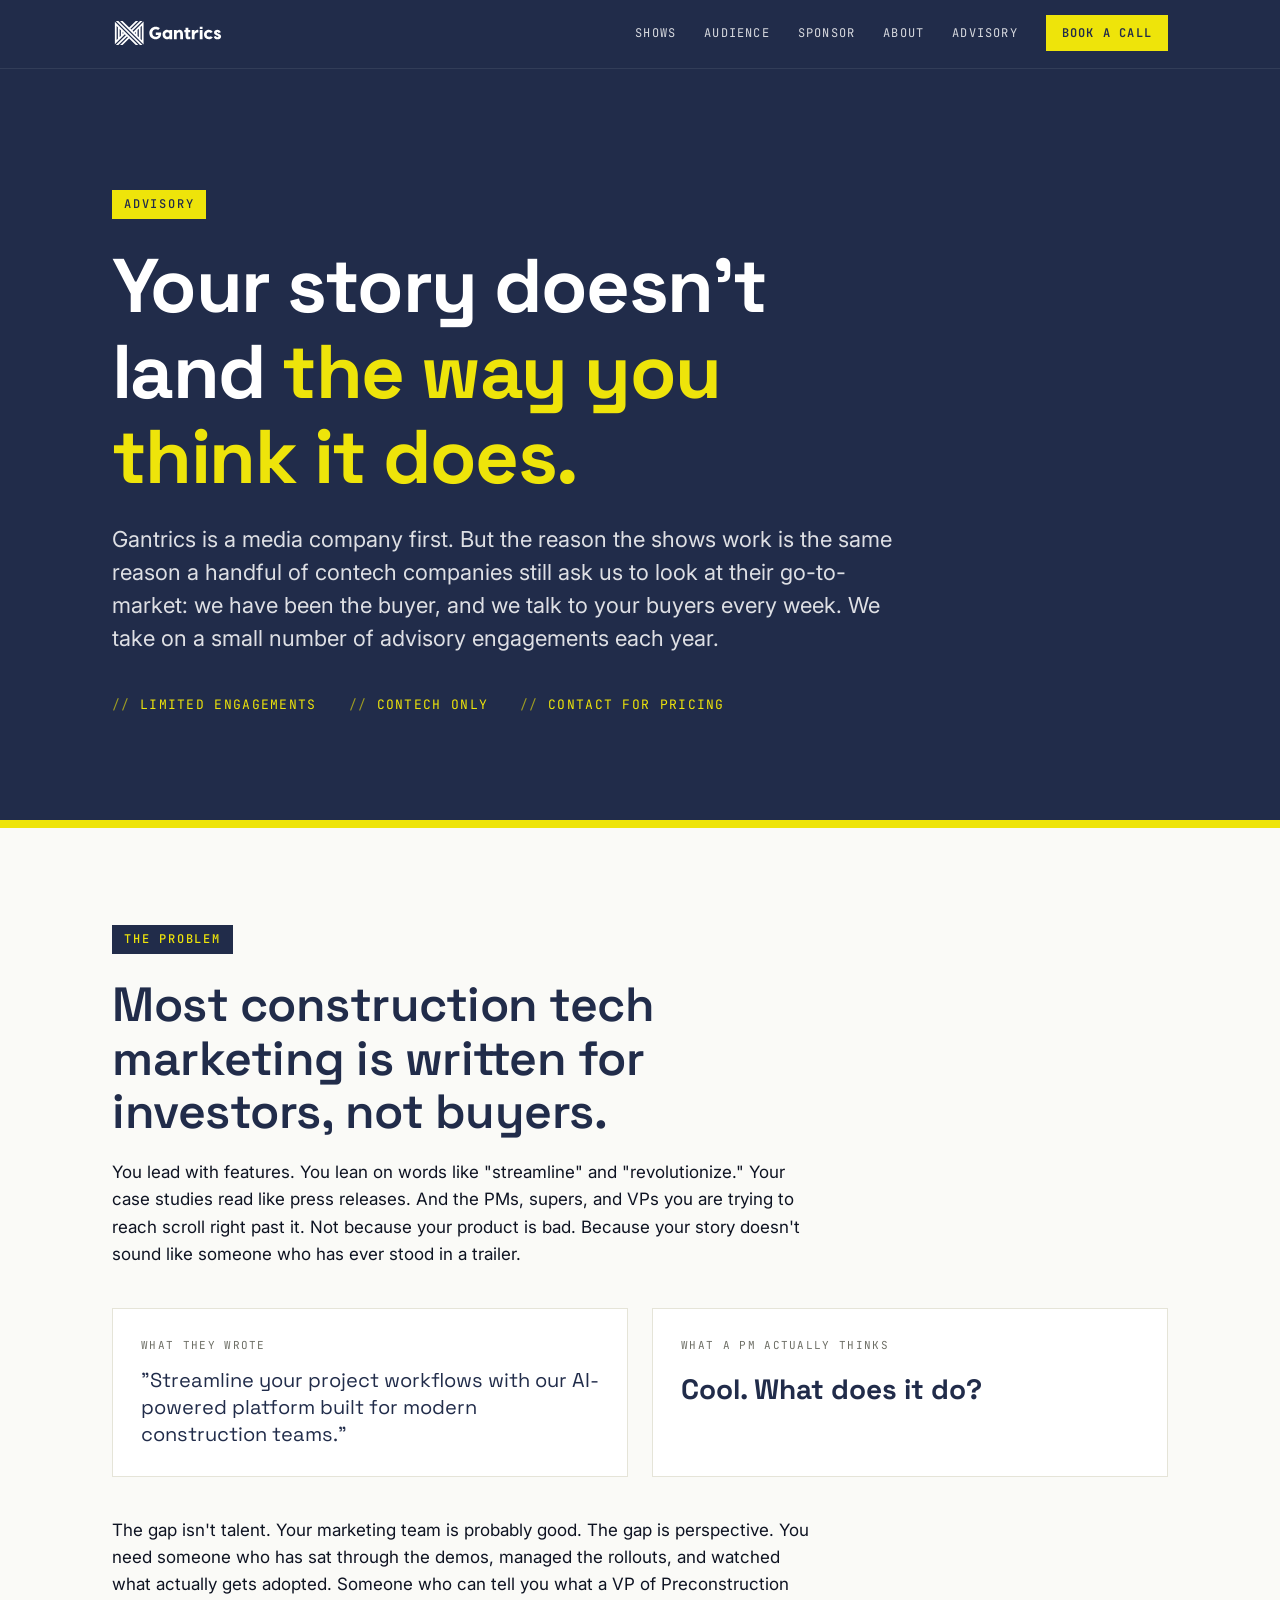
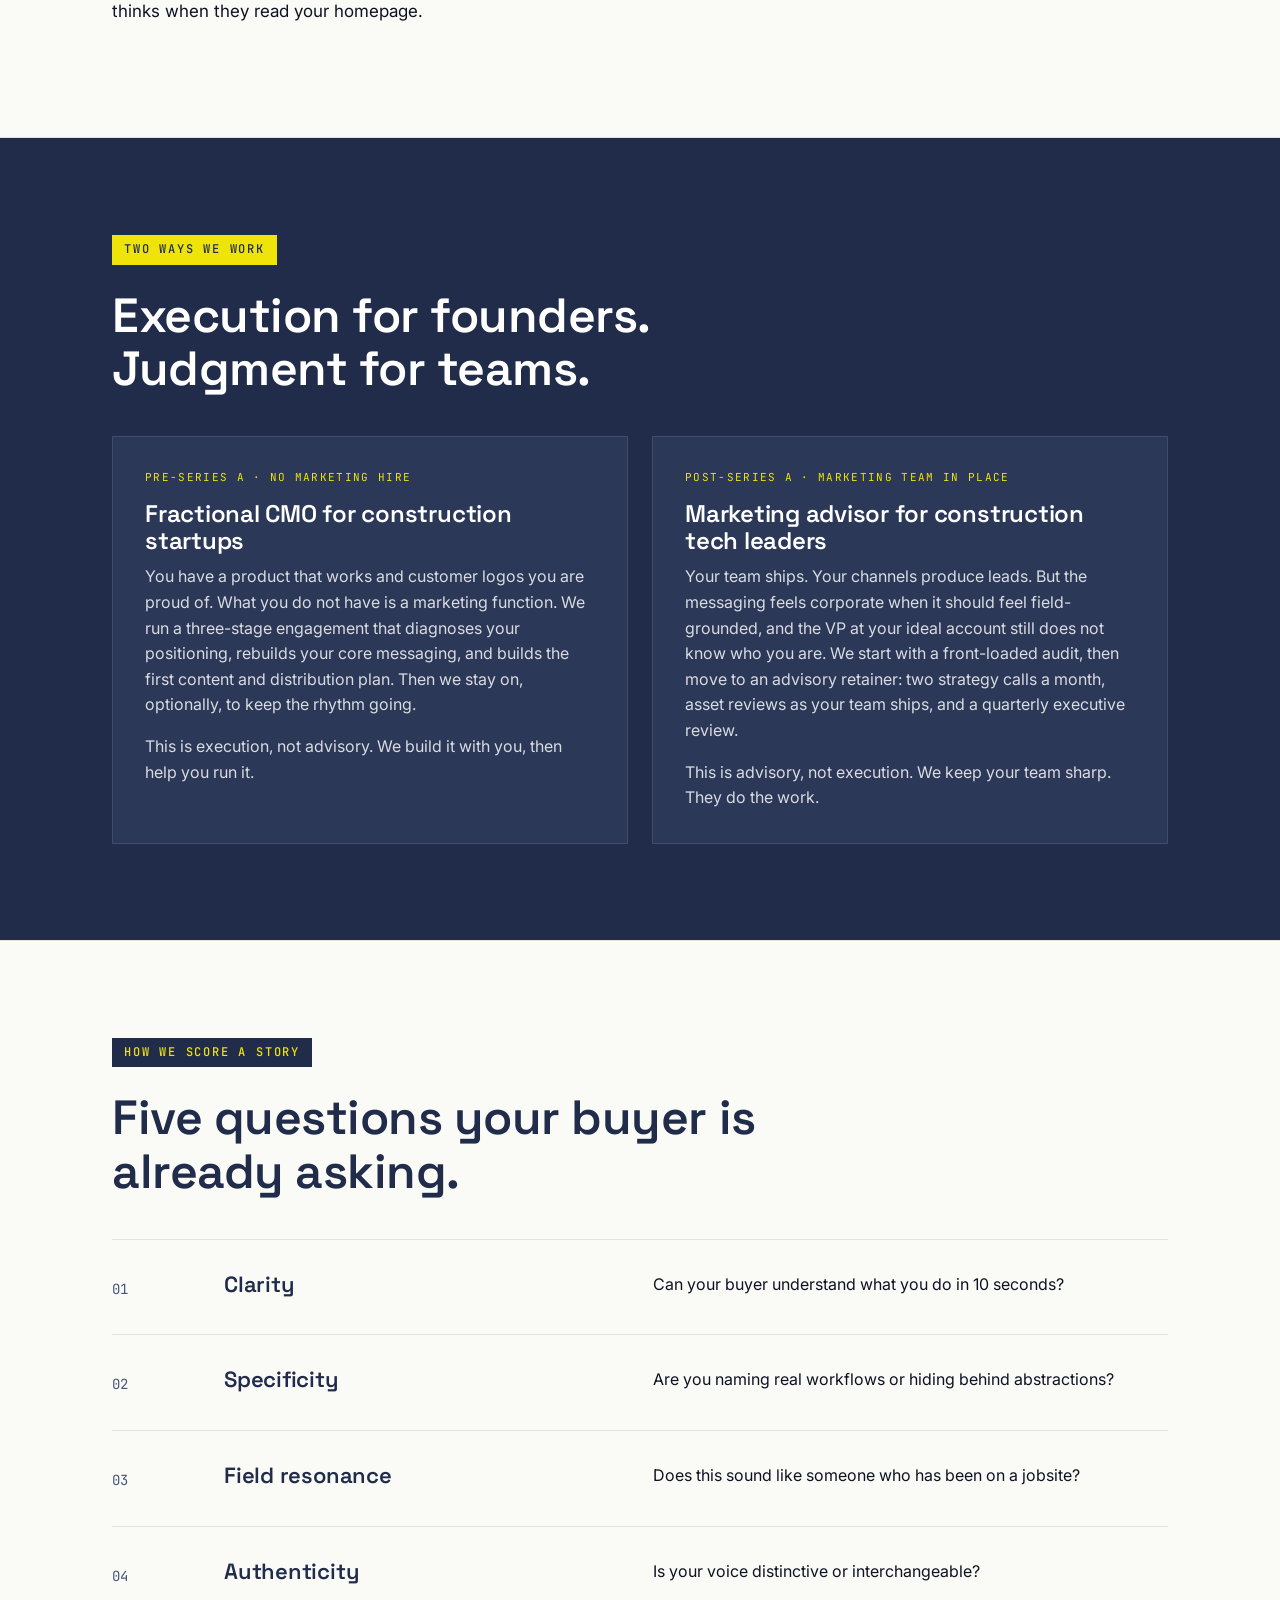
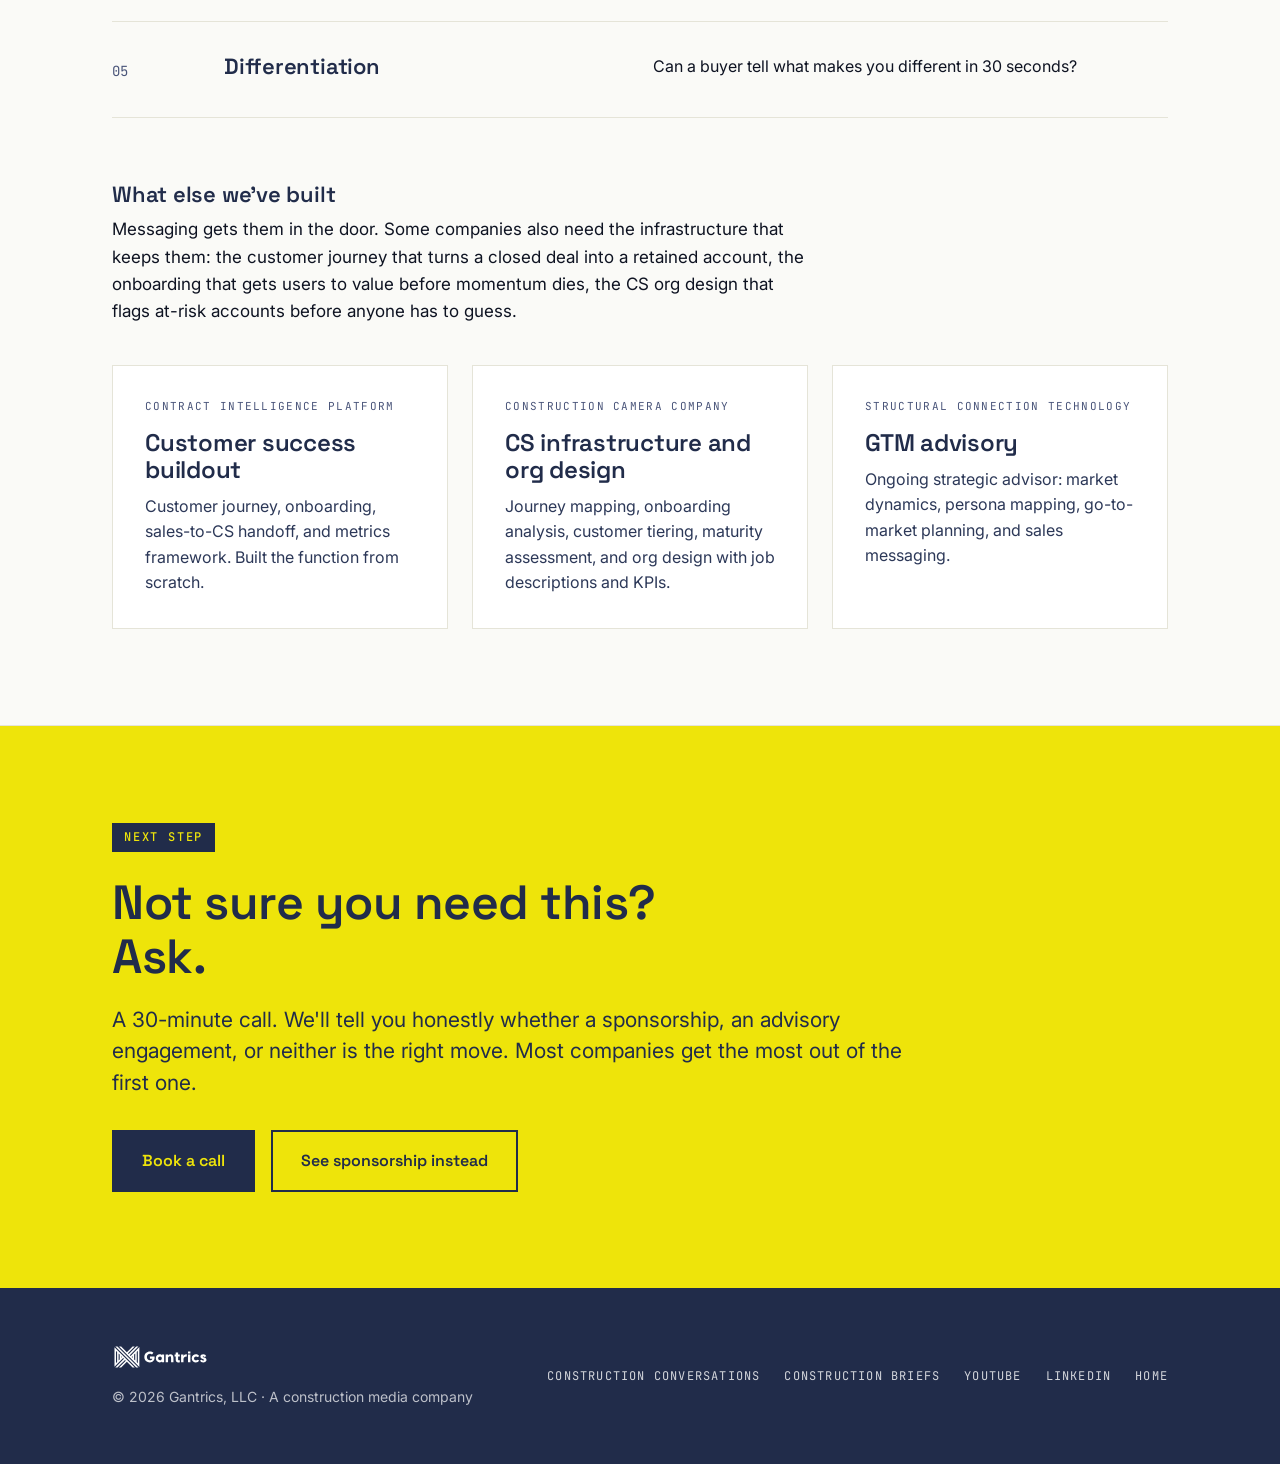
==== commit fb370f16: "Add the Construction Conversations Plausible snippet Both pages use the existing CC site script so p" ====
--- a/site/advisory.html
+++ b/site/advisory.html
@@ -4,7 +4,7 @@
 <meta charset="utf-8">
 <meta name="viewport" content="width=device-width, initial-scale=1">
 <title>Advisory | Gantrics</title>
-<meta name="description" content="Go-to-market and messaging advisory from the team behind Construction Conversations and Construction Briefs, on its own or as part of a Story Partner engagement.">
+<meta name="description" content="Limited go-to-market and messaging advisory for construction technology companies, from the team behind Construction Conversations and Construction Briefs.">
 <link rel="icon" type="image/png" href="assets/favicon.png">
 <link rel="preconnect" href="https://fonts.googleapis.com">
 <link rel="preconnect" href="https://fonts.gstatic.com" crossorigin>
@@ -14,6 +14,12 @@
 <meta property="og:image:width" content="1200">
 <meta property="og:image:height" content="627">
 <meta name="twitter:card" content="summary_large_image">
+<!-- Privacy-friendly analytics by Plausible -->
+<script async src="https://plausible.io/js/pa-N0Lt_7EKjp6V7qd20DBtb.js"></script>
+<script>
+  window.plausible=window.plausible||function(){(plausible.q=plausible.q||[]).push(arguments)},plausible.init=plausible.init||function(i){plausible.o=i||{}};
+  plausible.init()
+</script>
 </head>
 <body>
 
@@ -22,11 +28,11 @@
     <a class="logo" href="/" aria-label="Gantrics home"><img src="assets/logo-white.svg" alt="Gantrics"></a>
     <button class="nav-toggle" aria-expanded="false" aria-controls="nav-links" onclick="var u=document.getElementById('nav-links');u.classList.toggle('open');this.setAttribute('aria-expanded',u.classList.contains('open'))">Menu</button>
     <ul id="nav-links">
-      <li><a href="/#audience">Audience</a></li>
-      <li><a href="/#shows">Lineup</a></li>
-      <li><a href="/#sponsor">Sponsor</a></li>
-      <li><a href="/#about">About</a></li>
-      <li><a href="/advisory.html">Advisory</a></li>
+      <li><a href="index.html#shows">Shows</a></li>
+      <li><a href="index.html#audience">Audience</a></li>
+      <li><a href="index.html#sponsor">Sponsor</a></li>
+      <li><a href="index.html#about">About</a></li>
+      <li><a href="advisory.html">Advisory</a></li>
       <li><a class="cta" href="https://calendly.com/sdpoppe/30min">Book a call</a></li>
     </ul>
   </div>
@@ -36,11 +42,11 @@
   <div class="container">
     <span class="eyebrow on-dark">Advisory</span>
     <h1>Your story doesn't land <span class="accent">the way you think it does.</span></h1>
-    <p class="lede">Gantrics is a media company first. But the reason the show works is the same reason companies that sell into construction ask us to look at their go-to-market: we have been the buyer, and we talk to your buyers every week. Story Partner is the main way we do that work now, and we take on a small number of engagements each year.</p>
+    <p class="lede">Gantrics is a media company first. But the reason the shows work is the same reason a handful of contech companies still ask us to look at their go-to-market: we have been the buyer, and we talk to your buyers every week. We take on a small number of advisory engagements each year.</p>
     <div class="meta">
       <span>Limited engagements</span>
-      <span>Contech, contractors and services firms</span>
-      <span>Story Partner from $3,750/mo</span>
+      <span>Contech only</span>
+      <span>Contact for pricing</span>
     </div>
   </div>
 </header>
@@ -66,38 +72,10 @@
   </div>
 </section>
 
-<section id="story-partner">
-  <div class="container">
-    <span class="eyebrow">A Gantrics engagement · From $3,750/mo, quoted per client · 6-month minimum</span>
-    <h2>Story Partner: the advisory and the story, in one engagement.</h2>
-    <p>Story Partner pairs our advisory work with Construction Conversations. You get everything in Featured, an Insider Take article in Construction Briefs, and the advisory below. We quote it per client, after a first conversation about what your team actually needs.</p>
-    <h3>What's included</h3>
-    <ul class="included">
-      <li>Everything in Featured: a guest episode a quarter, your name on every episode, and a host read in every episode</li>
-      <li>An Insider Take article in Construction Briefs, in the voice of one of your customer champions or someone on your team</li>
-      <li>Two 60-minute working sessions at the start on ICP, positioning and go-to-market, then one a month</li>
-      <li>A messaging review twice a year: your homepage, your deck and one sales email</li>
-      <li>A monthly field intel note, with a section written for your team that only your team sees</li>
-      <li>A one-page "say it this way" sheet after each story</li>
-      <li>Prep briefs before the conferences we're both attending</li>
-    </ul>
-    <div class="statement">
-      <p>How the two halves fit: The episodes and the Insider Take put your customers' story in front of the field. The sessions and reviews make sure your homepage, your deck and your sales team tell the same story once the episode is out.</p>
-    </div>
-    <div class="statement">
-      <p>Stephen keeps editorial control of every episode and every piece we make together. You review for facts before anything goes out, and if we got one wrong, we fix it. That's written into the terms.</p>
-    </div>
-    <div class="btn-row">
-      <a class="btn primary" href="https://calendly.com/sdpoppe/30min">Book a call</a>
-    </div>
-  </div>
-</section>
-
 <section class="dark">
   <div class="container">
-    <span class="eyebrow on-dark">Advisory on its own</span>
+    <span class="eyebrow on-dark">Two ways we work</span>
     <h2>Execution for founders. Judgment for teams.</h2>
-    <p>For teams that want the advisory without a sponsorship. Priced on the call.</p>
     <div class="grid two">
       <article class="card">
         <div class="tag">Pre-Series A · No marketing hire</div>
@@ -141,10 +119,10 @@
   <div class="container">
     <span class="eyebrow">Next step</span>
     <h2>Not sure you need this? Ask.</h2>
-    <p class="lede">A 30-minute call. We'll tell you honestly whether Spotlight, Featured, Story Partner, advisory on its own, or none of it is the right move.</p>
+    <p class="lede">A 30-minute call. We'll tell you honestly whether a sponsorship, an advisory engagement, or neither is the right move. Most companies get the most out of the first one.</p>
     <div class="btn-row">
       <a class="btn primary" href="https://calendly.com/sdpoppe/30min">Book a call</a>
-      <a class="btn" href="/#sponsor">See the three ways in</a>
+      <a class="btn" href="index.html#sponsor">See sponsorship instead</a>
     </div>
   </div>
 </section>
@@ -160,8 +138,7 @@
       <li><a href="https://constructionbriefs.substack.com">Construction Briefs</a></li>
       <li><a href="https://www.youtube.com/@constructionconversations">YouTube</a></li>
       <li><a href="https://www.linkedin.com/company/gantrics-consulting/">LinkedIn</a></li>
-      <li><a href="/">Home</a></li>
-      <li><a href="/advisory.html">Advisory</a></li>
+      <li><a href="index.html">Home</a></li>
     </ul>
   </div>
 </footer>
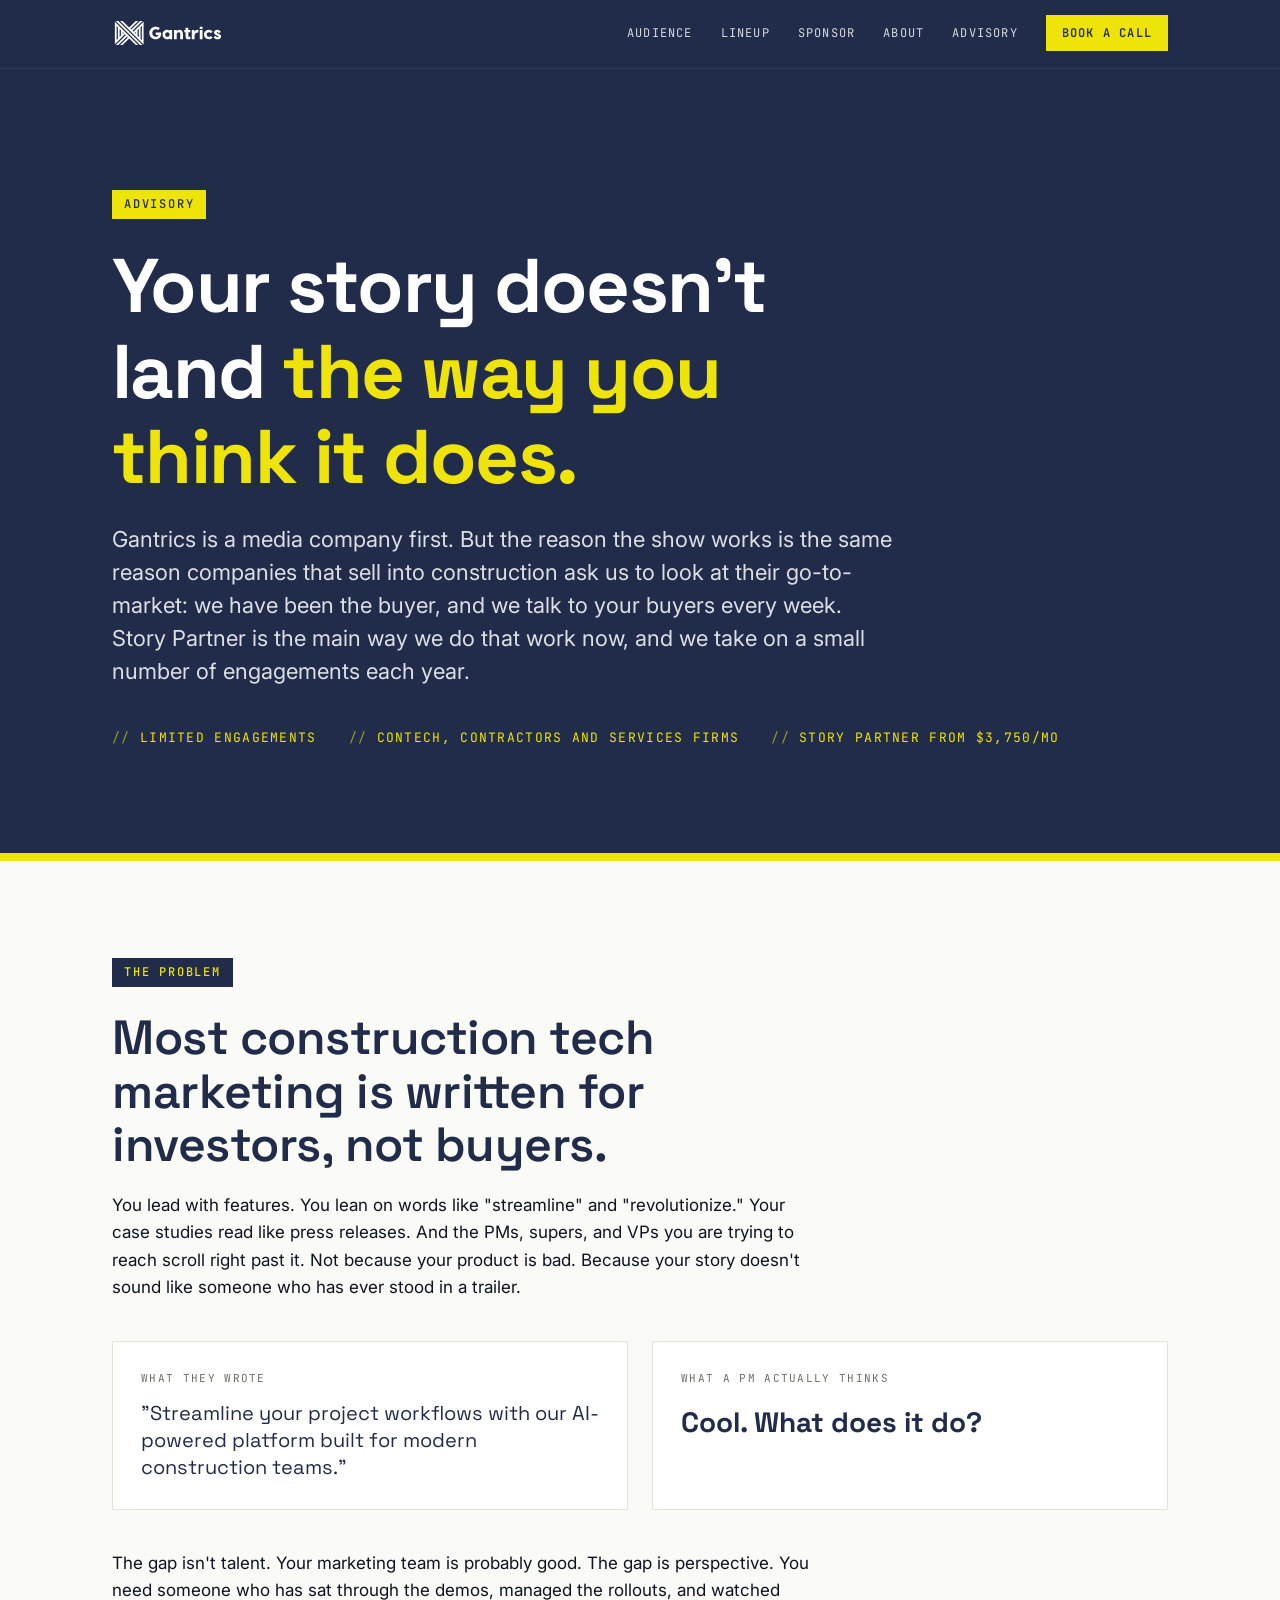
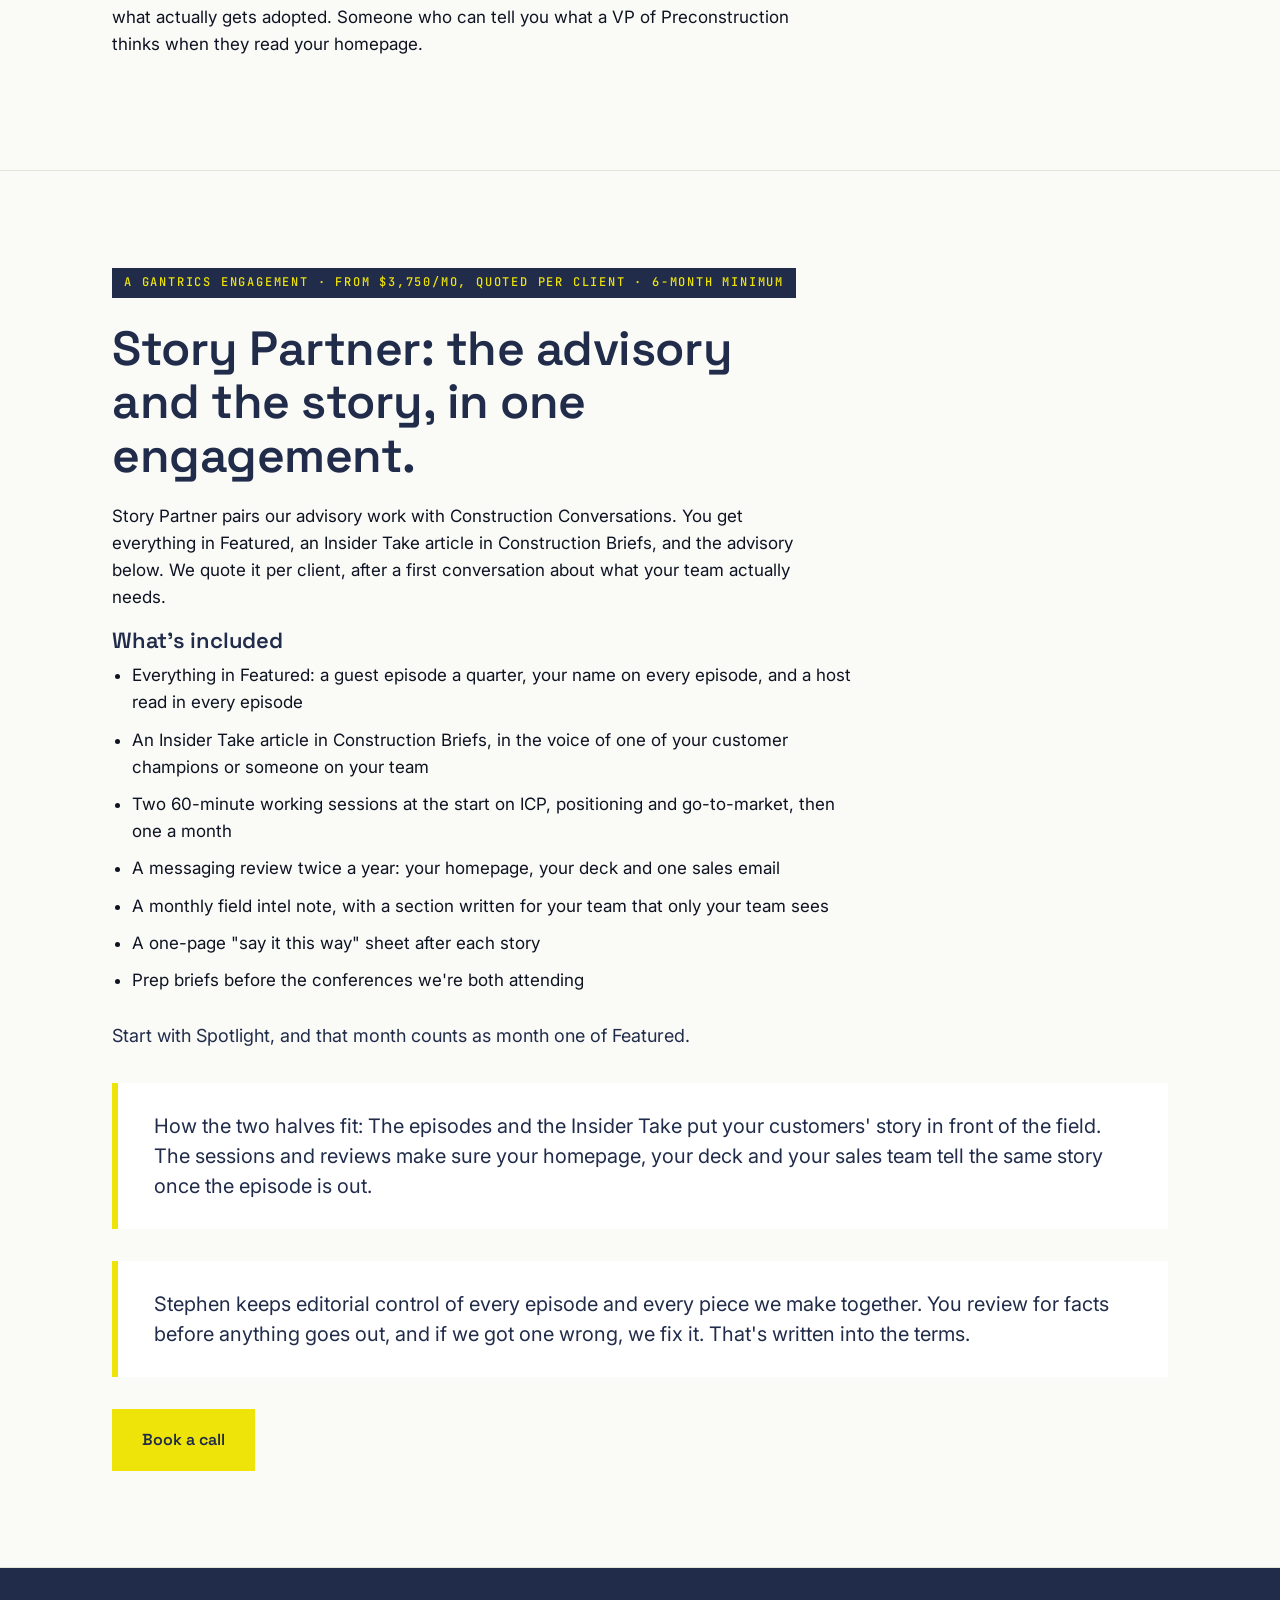
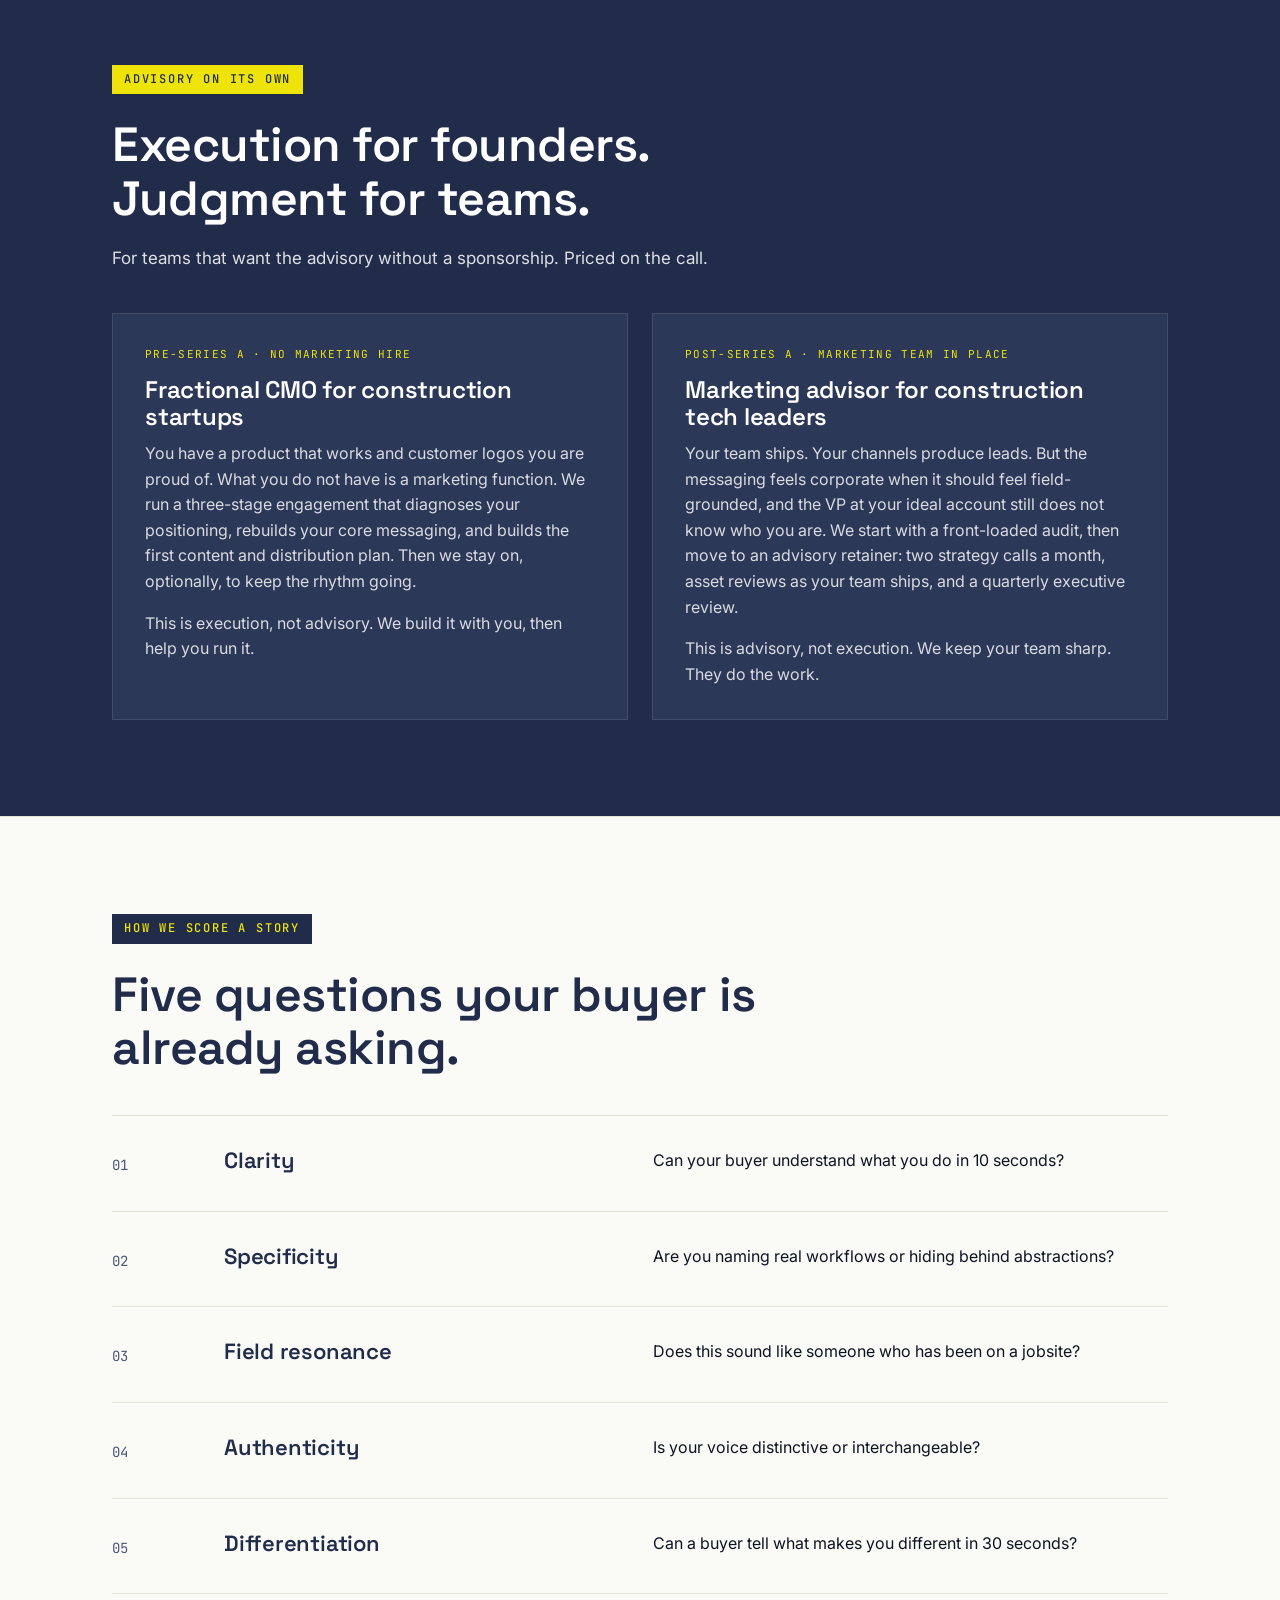
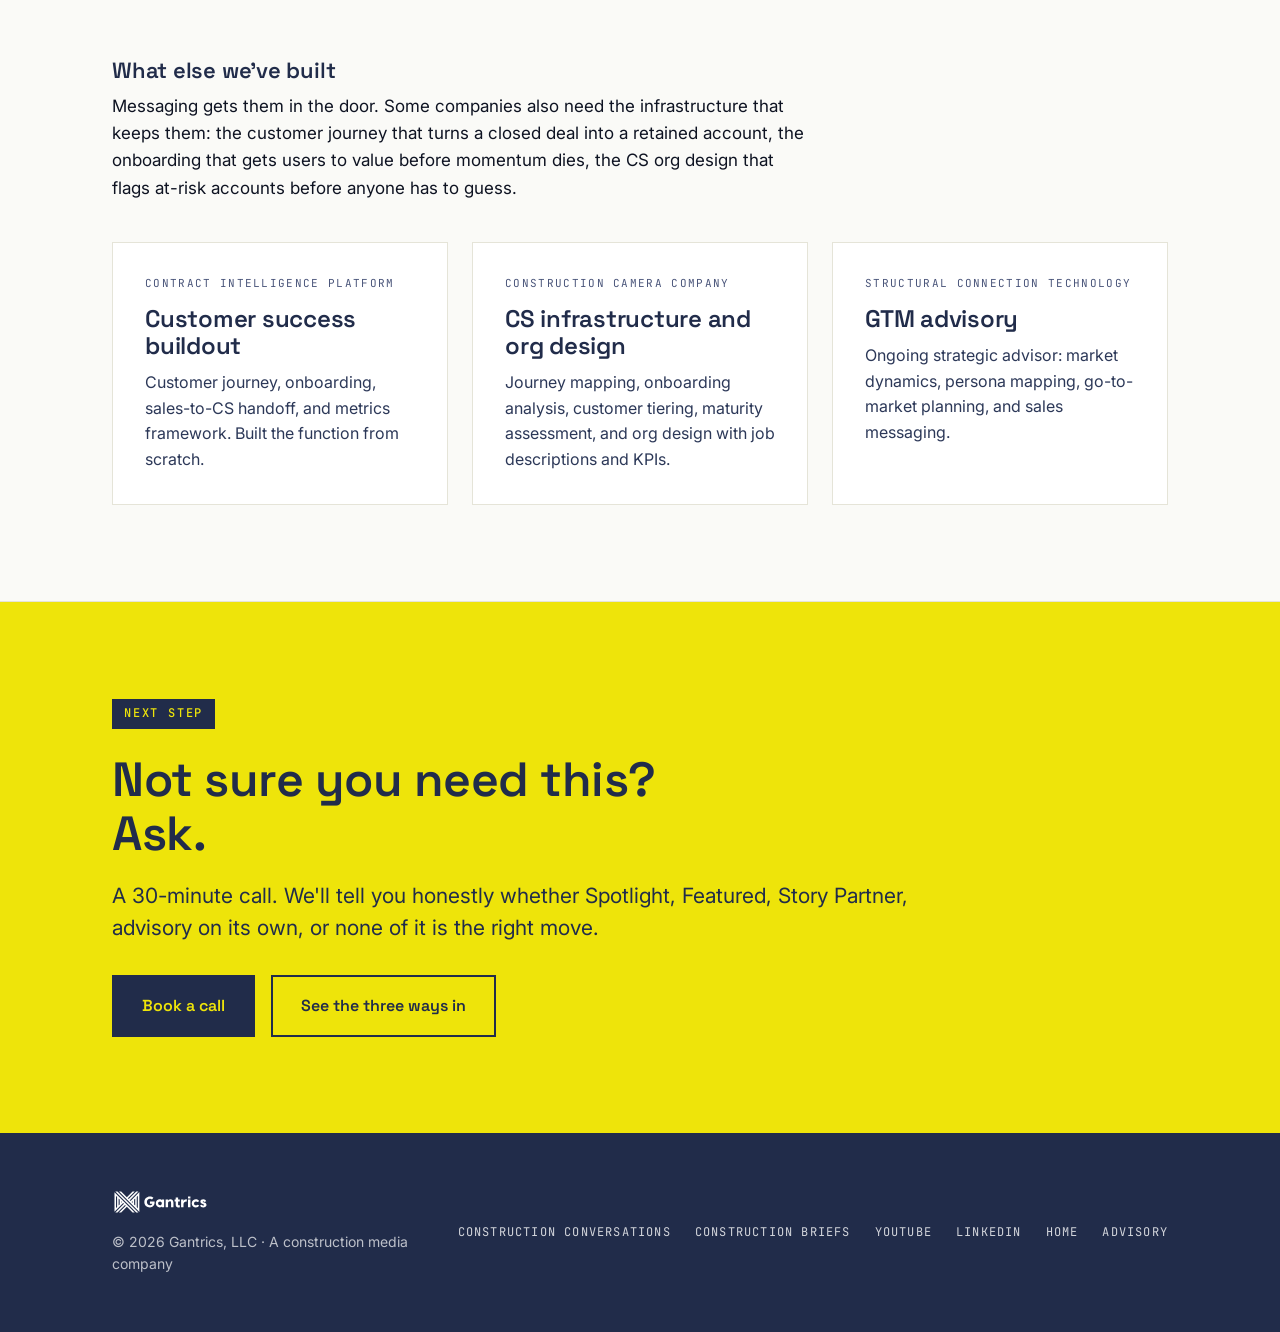
==== commit 19c8e504: "Merge main into the sponsorship copy branch. Bring in the Pages deploy split and the Plausible snipp" ====
--- a/site/advisory.html
+++ b/site/advisory.html
@@ -4,7 +4,7 @@
 <meta charset="utf-8">
 <meta name="viewport" content="width=device-width, initial-scale=1">
 <title>Advisory | Gantrics</title>
-<meta name="description" content="Limited go-to-market and messaging advisory for construction technology companies, from the team behind Construction Conversations and Construction Briefs.">
+<meta name="description" content="Go-to-market and messaging advisory from the team behind Construction Conversations and Construction Briefs, on its own or as part of a Story Partner engagement.">
 <link rel="icon" type="image/png" href="assets/favicon.png">
 <link rel="preconnect" href="https://fonts.googleapis.com">
 <link rel="preconnect" href="https://fonts.gstatic.com" crossorigin>
@@ -28,11 +28,11 @@
     <a class="logo" href="/" aria-label="Gantrics home"><img src="assets/logo-white.svg" alt="Gantrics"></a>
     <button class="nav-toggle" aria-expanded="false" aria-controls="nav-links" onclick="var u=document.getElementById('nav-links');u.classList.toggle('open');this.setAttribute('aria-expanded',u.classList.contains('open'))">Menu</button>
     <ul id="nav-links">
-      <li><a href="index.html#shows">Shows</a></li>
-      <li><a href="index.html#audience">Audience</a></li>
-      <li><a href="index.html#sponsor">Sponsor</a></li>
-      <li><a href="index.html#about">About</a></li>
-      <li><a href="advisory.html">Advisory</a></li>
+      <li><a href="/#audience">Audience</a></li>
+      <li><a href="/#shows">Lineup</a></li>
+      <li><a href="/#sponsor">Sponsor</a></li>
+      <li><a href="/#about">About</a></li>
+      <li><a href="/advisory.html">Advisory</a></li>
       <li><a class="cta" href="https://calendly.com/sdpoppe/30min">Book a call</a></li>
     </ul>
   </div>
@@ -42,11 +42,11 @@
   <div class="container">
     <span class="eyebrow on-dark">Advisory</span>
     <h1>Your story doesn't land <span class="accent">the way you think it does.</span></h1>
-    <p class="lede">Gantrics is a media company first. But the reason the shows work is the same reason a handful of contech companies still ask us to look at their go-to-market: we have been the buyer, and we talk to your buyers every week. We take on a small number of advisory engagements each year.</p>
+    <p class="lede">Gantrics is a media company first. But the reason the show works is the same reason companies that sell into construction ask us to look at their go-to-market: we have been the buyer, and we talk to your buyers every week. Story Partner is the main way we do that work now, and we take on a small number of engagements each year.</p>
     <div class="meta">
       <span>Limited engagements</span>
-      <span>Contech only</span>
-      <span>Contact for pricing</span>
+      <span>Contech, contractors and services firms</span>
+      <span>Story Partner from $3,750/mo</span>
     </div>
   </div>
 </header>
@@ -72,10 +72,39 @@
   </div>
 </section>
 
+<section id="story-partner">
+  <div class="container">
+    <span class="eyebrow">A Gantrics engagement · From $3,750/mo, quoted per client · 6-month minimum</span>
+    <h2>Story Partner: the advisory and the story, in one engagement.</h2>
+    <p>Story Partner pairs our advisory work with Construction Conversations. You get everything in Featured, an Insider Take article in Construction Briefs, and the advisory below. We quote it per client, after a first conversation about what your team actually needs.</p>
+    <h3>What's included</h3>
+    <ul class="included">
+      <li>Everything in Featured: a guest episode a quarter, your name on every episode, and a host read in every episode</li>
+      <li>An Insider Take article in Construction Briefs, in the voice of one of your customer champions or someone on your team</li>
+      <li>Two 60-minute working sessions at the start on ICP, positioning and go-to-market, then one a month</li>
+      <li>A messaging review twice a year: your homepage, your deck and one sales email</li>
+      <li>A monthly field intel note, with a section written for your team that only your team sees</li>
+      <li>A one-page "say it this way" sheet after each story</li>
+      <li>Prep briefs before the conferences we're both attending</li>
+    </ul>
+    <p class="tier-note">Start with Spotlight, and that month counts as month one of Featured.</p>
+    <div class="statement">
+      <p>How the two halves fit: The episodes and the Insider Take put your customers' story in front of the field. The sessions and reviews make sure your homepage, your deck and your sales team tell the same story once the episode is out.</p>
+    </div>
+    <div class="statement">
+      <p>Stephen keeps editorial control of every episode and every piece we make together. You review for facts before anything goes out, and if we got one wrong, we fix it. That's written into the terms.</p>
+    </div>
+    <div class="btn-row">
+      <a class="btn primary" href="https://calendly.com/sdpoppe/30min">Book a call</a>
+    </div>
+  </div>
+</section>
+
 <section class="dark">
   <div class="container">
-    <span class="eyebrow on-dark">Two ways we work</span>
+    <span class="eyebrow on-dark">Advisory on its own</span>
     <h2>Execution for founders. Judgment for teams.</h2>
+    <p>For teams that want the advisory without a sponsorship. Priced on the call.</p>
     <div class="grid two">
       <article class="card">
         <div class="tag">Pre-Series A · No marketing hire</div>
@@ -119,10 +148,10 @@
   <div class="container">
     <span class="eyebrow">Next step</span>
     <h2>Not sure you need this? Ask.</h2>
-    <p class="lede">A 30-minute call. We'll tell you honestly whether a sponsorship, an advisory engagement, or neither is the right move. Most companies get the most out of the first one.</p>
+    <p class="lede">A 30-minute call. We'll tell you honestly whether Spotlight, Featured, Story Partner, advisory on its own, or none of it is the right move.</p>
     <div class="btn-row">
       <a class="btn primary" href="https://calendly.com/sdpoppe/30min">Book a call</a>
-      <a class="btn" href="index.html#sponsor">See sponsorship instead</a>
+      <a class="btn" href="/#sponsor">See the three ways in</a>
     </div>
   </div>
 </section>
@@ -138,7 +167,8 @@
       <li><a href="https://constructionbriefs.substack.com">Construction Briefs</a></li>
       <li><a href="https://www.youtube.com/@constructionconversations">YouTube</a></li>
       <li><a href="https://www.linkedin.com/company/gantrics-consulting/">LinkedIn</a></li>
-      <li><a href="index.html">Home</a></li>
+      <li><a href="/">Home</a></li>
+      <li><a href="/advisory.html">Advisory</a></li>
     </ul>
   </div>
 </footer>
